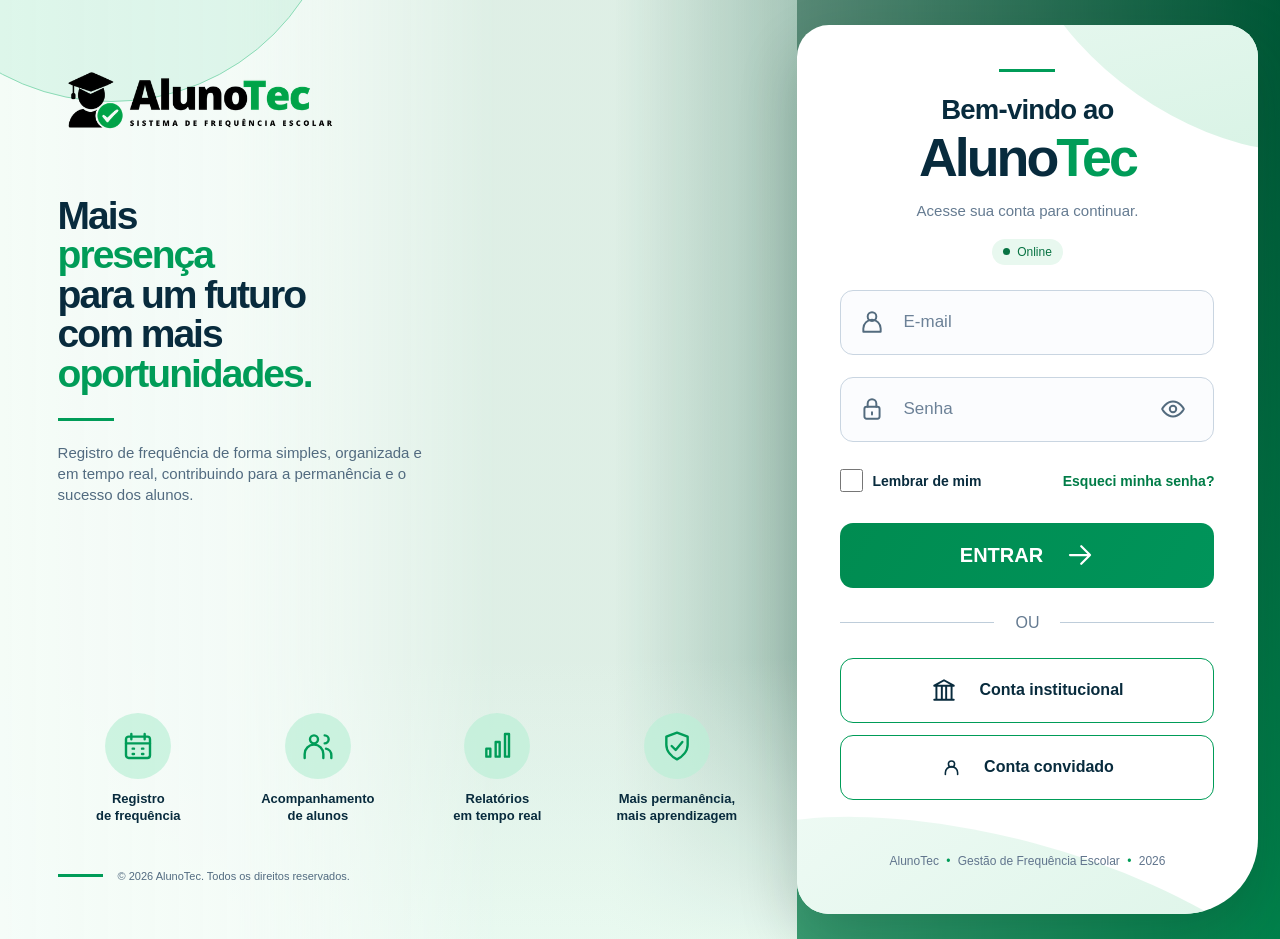
==== AlunoTec/index.html @ 7ef8e9d2 "primeiro envio - AlunoTec completo" ====
<!DOCTYPE html>
<html lang="pt-BR">
<head>
  <meta charset="UTF-8">
  <meta name="viewport" content="width=device-width, initial-scale=1">
  <meta name="theme-color" content="#008c51">

  <title>AlunoTec | Sistema de Frequência Escolar</title>

  <link rel="stylesheet" href="login/login.css">
  <script src="login/login.js" defer></script>
</head>

<body>

  <!-- =====================================================
       BIBLIOTECA DE ÍCONES
  ====================================================== -->

  <svg
    class="svg-library"
    xmlns="http://www.w3.org/2000/svg"
    aria-hidden="true"
  >

    <symbol id="icon-user" viewBox="0 0 24 24">
      <circle cx="12" cy="7" r="4"/>
      <path d="M4 21v-3a8 8 0 0 1 16 0v3Z"/>
    </symbol>

    <symbol id="icon-lock" viewBox="0 0 24 24">
      <rect x="5" y="10" width="14" height="11" rx="2"/>
      <path d="M8 10V7a4 4 0 0 1 8 0v3M12 15v2"/>
    </symbol>

    <symbol id="icon-eye" viewBox="0 0 24 24">
      <path d="M2 12s3.5-7 10-7 10 7 10 7-3.5 7-10 7S2 12 2 12Z"/>
      <circle cx="12" cy="12" r="3"/>
    </symbol>

    <symbol id="icon-eye-off" viewBox="0 0 24 24">
      <path
        d="m3 3 18 18M10.6 5.1A12 12 0 0 1 12 5c6.5 0 10 7 10 7a19 19 0 0 1-3.1 4M6.1 6.1A20 20 0 0 0 2 12s3.5 7 10 7a13 13 0 0 0 5.9-1.4M10 10a3 3 0 0 0 4 4"
      />
    </symbol>

    <symbol id="icon-arrow" viewBox="0 0 24 24">
      <path d="M4 12h16m-7-7 7 7-7 7"/>
    </symbol>

    <symbol id="icon-building" viewBox="0 0 24 24">
      <path d="m3 8 9-5 9 5H3Zm2 0v12m5-12v12m4-12v12m5-12v12M3 21h18"/>
    </symbol>

    <symbol id="icon-calendar" viewBox="0 0 24 24">
      <rect x="3" y="5" width="18" height="16" rx="2"/>
      <path d="M7 3v4m10-4v4M3 10h18m-13 4h1m6 0h1m-8 4h1m6 0h1"/>
    </symbol>

    <symbol id="icon-users" viewBox="0 0 24 24">
      <circle cx="9" cy="7" r="3"/>
      <path d="M2 21v-3a7 7 0 0 1 14 0v3M17 4a3 3 0 0 1 0 6m1 4a5 5 0 0 1 4 5v2"/>
    </symbol>

    <symbol id="icon-chart" viewBox="0 0 24 24">
      <path d="M4 20v-6h3v6Zm7 0V9h3v11Zm7 0V3h3v17Z"/>
    </symbol>

    <symbol id="icon-shield" viewBox="0 0 24 24">
      <path d="m12 2 8 3v6c0 5-4 9-8 11-4-2-8-6-8-11V5Z"/>
      <path d="m8 12 3 3 5-6"/>
    </symbol>

    <symbol id="icon-guest" viewBox="0 0 24 24">
      <circle cx="12" cy="8" r="3.5"/>
      <path d="M5 20v-2a7 7 0 0 1 14 0v2"/>
    </symbol>

    <symbol id="icon-school" viewBox="0 0 24 24">
      <path d="M3 10 12 4l9 6"/>
      <path d="M5 9v11h14V9"/>
      <path d="M9 20v-6h6v6"/>
      <path d="M8 10h2m4 0h2"/>
    </symbol>

    <symbol id="icon-close" viewBox="0 0 24 24">
      <path d="M6 6 18 18M18 6 6 18"/>
    </symbol>

  </svg>


  <!-- =====================================================
       PÁGINA PRINCIPAL
  ====================================================== -->

  <main class="login-page">

    <!-- LADO ESQUERDO -->

    <section
      class="presentation"
      aria-label="Conheça o AlunoTec"
    >

      <div class="presentation-content">

        <img
          class="brand-logo"
          src="assets/images/logo-alunotec.png"
          alt="AlunoTec — Sistema de Frequência Escolar"
        >

        <div class="presentation-text">

          <h1>
            Mais<br>
            <span>presença</span><br>
            para um futuro<br>
            com mais<br>
            <span>oportunidades.</span>
          </h1>

          <div
            class="green-line"
            aria-hidden="true"
          ></div>

          <p>
            Registro de frequência de forma simples, organizada e em
            tempo real, contribuindo para a permanência e o sucesso
            dos alunos.
          </p>

        </div>


        <!-- BENEFÍCIOS -->

        <ul class="benefits">

          <li>

            <span class="benefit-icon">

              <svg class="icon" aria-hidden="true">
                <use href="#icon-calendar"/>
              </svg>

            </span>

            <strong>
              Registro<br>
              de frequência
            </strong>

          </li>


          <li>

            <span class="benefit-icon">

              <svg class="icon" aria-hidden="true">
                <use href="#icon-users"/>
              </svg>

            </span>

            <strong>
              Acompanhamento<br>
              de alunos
            </strong>

          </li>


          <li>

            <span class="benefit-icon">

              <svg class="icon" aria-hidden="true">
                <use href="#icon-chart"/>
              </svg>

            </span>

            <strong>
              Relatórios<br>
              em tempo real
            </strong>

          </li>


          <li>

            <span class="benefit-icon">

              <svg class="icon" aria-hidden="true">
                <use href="#icon-shield"/>
              </svg>

            </span>

            <strong>
              Mais permanência,<br>
              mais aprendizagem
            </strong>

          </li>

        </ul>


        <footer class="presentation-footer">

          <span
            class="footer-line"
            aria-hidden="true"
          ></span>

          <span>
            © 2026 AlunoTec. Todos os direitos reservados.
          </span>

        </footer>

      </div>

    </section>


    <!-- ===================================================
         LADO DIREITO
    ==================================================== -->

    <section
      class="login-section"
      aria-labelledby="login-title"
    >

      <div class="login-card">


        <!-- CABEÇALHO -->

        <header class="login-header">

          <div
            class="title-line"
            aria-hidden="true"
          ></div>

          <h2 id="login-title">
            Bem-vindo ao
          </h2>

          <div
            class="login-brand"
            aria-label="AlunoTec"
          >
            Aluno<span>Tec</span>
          </div>

          <p>
            Acesse sua conta para continuar.
          </p>

        </header>


        <!-- CONEXÃO -->

        <div
          id="connectionStatus"
          class="connection-status"
          role="status"
          aria-live="polite"
        >

          <span
            class="status-dot"
            aria-hidden="true"
          ></span>

          <span id="connectionText">
            Verificando conexão…
          </span>

        </div>


        <!-- LOGIN ADMINISTRADOR -->

        <form id="loginForm">

          <div class="field">

            <label
              class="sr-only"
              for="email"
            >
              E-mail
            </label>

            <div class="input-container">

              <svg
                class="icon input-icon"
                aria-hidden="true"
              >
                <use href="#icon-user"/>
              </svg>

              <input
                id="email"
                name="email"
                type="email"
                placeholder="E-mail"
                autocomplete="username"
                autocapitalize="none"
                spellcheck="false"
                required
              >

            </div>

          </div>


          <div class="field">

            <label
              class="sr-only"
              for="password"
            >
              Senha
            </label>

            <div class="input-container">

              <svg
                class="icon input-icon"
                aria-hidden="true"
              >
                <use href="#icon-lock"/>
              </svg>

              <input
                id="password"
                name="password"
                type="password"
                placeholder="Senha"
                autocomplete="current-password"
                required
              >

              <button
                id="togglePassword"
                class="toggle-password"
                type="button"
                aria-label="Mostrar senha"
                aria-controls="password"
                aria-pressed="false"
              >

                <svg
                  class="icon"
                  aria-hidden="true"
                >
                  <use
                    id="eyeIcon"
                    href="#icon-eye"
                  />
                </svg>

              </button>

            </div>

          </div>


          <div class="login-options">

            <label class="remember">

              <input
                id="remember"
                name="remember"
                type="checkbox"
              >

              <span>
                Lembrar de mim
              </span>

            </label>


            <button
              id="forgotPassword"
              class="forgot"
              type="button"
            >
              Esqueci minha senha?
            </button>

          </div>


          <p
            id="loginMessage"
            class="message"
            role="alert"
            hidden
          ></p>


          <button
            id="loginButton"
            class="primary-button"
            type="submit"
          >

            <span id="loginButtonText">
              ENTRAR
            </span>

            <svg
              class="icon"
              aria-hidden="true"
            >
              <use href="#icon-arrow"/>
            </svg>

          </button>

        </form>


        <!-- DIVISOR -->

        <div class="divider">
          <span>OU</span>
        </div>


        <!-- CONTA INSTITUCIONAL -->

        <button
          id="institutionalLogin"
          class="institutional-button"
          type="button"
        >

          <svg
            class="icon"
            aria-hidden="true"
          >
            <use href="#icon-building"/>
          </svg>

          <span>
            Conta institucional
          </span>

        </button>


        <!-- CONTA CONVIDADO -->

        <button
          id="guestLogin"
          class="institutional-button guest-button"
          type="button"
        >

          <svg
            class="icon"
            aria-hidden="true"
          >
            <use href="#icon-guest"/>
          </svg>

          <span>
            Conta convidado
          </span>

        </button>


        <!-- RODAPÉ -->

        <footer class="login-footer">

          AlunoTec

          <span>•</span>

          Gestão de Frequência Escolar

          <span>•</span>

          2026

        </footer>

      </div>

    </section>

  </main>


  <!-- =====================================================
       MODAL - CONTA INSTITUCIONAL
  ====================================================== -->

  <div
    id="institutionalModal"
    class="access-modal"
    aria-hidden="true"
  >

    <!-- FUNDO ESCURO -->

    <div
      id="institutionalOverlay"
      class="access-modal-overlay"
    ></div>


    <!-- JANELA -->

    <div
      class="access-modal-card"
      role="dialog"
      aria-modal="true"
      aria-labelledby="institutionalModalTitle"
    >

      <!-- FECHAR -->

      <button
        id="closeInstitutionalModal"
        class="access-modal-close"
        type="button"
        aria-label="Fechar"
      >

        <svg
          class="icon"
          aria-hidden="true"
        >
          <use href="#icon-close"/>
        </svg>

      </button>


      <!-- ÍCONE -->

      <div class="access-modal-icon">

        <svg
          class="icon"
          aria-hidden="true"
        >
          <use href="#icon-school"/>
        </svg>

      </div>


      <!-- CABEÇALHO -->

      <div class="access-modal-header">

        <span>
          ACESSO INSTITUCIONAL
        </span>

        <h2 id="institutionalModalTitle">
          Agente Educacional
        </h2>

        <p>
          Entre com os dados da sua instituição.
        </p>

      </div>


      <!-- FORMULÁRIO -->

      <form id="institutionalForm">

        <!-- INEP -->

        <div class="modal-field">

          <label for="institutionalInep">
            INEP
          </label>

          <div class="input-container">

            <svg
              class="icon input-icon"
              aria-hidden="true"
            >
              <use href="#icon-building"/>
            </svg>

            <input
              id="institutionalInep"
              name="inep"
              type="text"
              inputmode="numeric"
              autocomplete="username"
              placeholder="Digite o INEP da instituição"
              maxlength="8"
              required
            >

          </div>

        </div>


        <!-- SENHA -->

        <div class="modal-field">

          <label for="institutionalPassword">
            Senha
          </label>

          <div class="input-container">

            <svg
              class="icon input-icon"
              aria-hidden="true"
            >
              <use href="#icon-lock"/>
            </svg>

            <input
              id="institutionalPassword"
              name="password"
              type="password"
              autocomplete="current-password"
              placeholder="Digite sua senha"
              required
            >


            <button
              id="toggleInstitutionalPassword"
              class="toggle-password"
              type="button"
              aria-label="Mostrar senha"
              aria-controls="institutionalPassword"
              aria-pressed="false"
            >

              <svg
                class="icon"
                aria-hidden="true"
              >
                <use
                  id="institutionalEyeIcon"
                  href="#icon-eye"
                />
              </svg>

            </button>

          </div>

        </div>


        <!-- MENSAGEM -->

        <p
          id="institutionalMessage"
          class="message"
          role="alert"
          hidden
        ></p>


        <!-- ENTRAR -->

        <button
          id="institutionalSubmit"
          class="primary-button institutional-submit"
          type="submit"
        >

          <span id="institutionalSubmitText">
            ENTRAR
          </span>

          <svg
            class="icon"
            aria-hidden="true"
          >
            <use href="#icon-arrow"/>
          </svg>

        </button>

      </form>


      <!-- INFORMAÇÃO -->

      <div class="institutional-info">

        <svg
          class="icon"
          aria-hidden="true"
        >
          <use href="#icon-shield"/>
        </svg>

        <p>
          Acesso destinado ao
          <strong>Agente Educacional</strong>
          cadastrado pelo administrador.
        </p>

      </div>

    </div>

  </div>

</body>
</html>
---- AlunoTec/login/login.css ----
:root {
  --navy: #082b3d;
  --green: #009c58;
  --green-dark: #007c47;
  --gray: #657b91;
  --border: #c9d5e1;
}

* {
  box-sizing: border-box;
}

body {
  margin: 0;
  font-family: Arial, Helvetica, sans-serif;
  color: var(--navy);
  background: #eef9f3;
}

button,
input {
  font: inherit;
}

button {
  cursor: pointer;
}

button:disabled {
  cursor: wait;
  opacity: .65;
}

button,
input,
a {
  -webkit-tap-highlight-color: transparent;
}

button:focus-visible,
input:focus-visible {
  outline: 3px solid #68cfaa;
  outline-offset: 4px;
}

.svg-library {
  position: absolute;
  width: 0;
  height: 0;
  overflow: hidden;
}

.icon {
  width: 26px;
  height: 26px;
  fill: none;
  stroke: currentColor;
  stroke-width: 1.8;
  stroke-linecap: round;
  stroke-linejoin: round;
  flex-shrink: 0;
}

.sr-only {
  position: absolute;
  width: 1px;
  height: 1px;
  padding: 0;
  margin: -1px;
  overflow: hidden;
  clip: rect(0, 0, 0, 0);
  white-space: nowrap;
  border: 0;
}

.login-page {
  min-height: 100vh;
  min-height: 100svh;
  display: grid;
  grid-template-columns: minmax(0, 1.65fr) minmax(390px, 1fr);
  background:
    linear-gradient(90deg, transparent 48%, #004c32 100%),
    url("assets/fundo-escolar.jpg") center / cover no-repeat,
    #dceee4;
}

.presentation {
  position: relative;
  isolation: isolate;
  min-width: 0;
  overflow: hidden;
}

.presentation::before {
  content: "";
  position: absolute;
  inset: 0;
  z-index: -1;
  background:
    linear-gradient(
      90deg,
      rgba(245, 252, 248, .98) 0%,
      rgba(245, 252, 248, .94) 30%,
      rgba(245, 252, 248, .68) 43%,
      rgba(245, 252, 248, .08) 62%
    ),
    linear-gradient(
      0deg,
      rgba(232, 249, 240, .95),
      transparent 30%
    );
}

.presentation::after {
  content: "";
  position: absolute;
  width: 460px;
  height: 460px;
  top: -360px;
  left: -120px;
  border: 1px solid #8adbb6;
  border-radius: 50%;
  background: rgba(129, 221, 179, .2);
  z-index: -1;
}

.presentation-content {
  min-height: 100%;
  display: flex;
  flex-direction: column;
  padding: clamp(30px, 4.5vw, 80px);
  padding-right: 20px;
}

.brand-logo {
  display: block;
  width: clamp(240px, 22vw, 365px);
  max-width: 90%;
  height: auto;
  object-fit: contain;
  object-position: left;
}

.presentation-text {
  margin-top: clamp(38px, 6vh, 75px);
  max-width: 455px;
}

.presentation-text h1 {
  margin: 0;
  font-size: clamp(35px, 3.05vw, 58px);
  font-weight: 800;
  line-height: 1.01;
  letter-spacing: -2px;
}

.presentation-text h1 span {
  color: var(--green);
}

.green-line,
.title-line,
.footer-line {
  height: 3px;
  width: 56px;
  background: var(--green);
}

.green-line {
  margin: 25px 0 21px;
}

.presentation-text p {
  max-width: 380px;
  margin: 0;
  font-size: clamp(15px, 1.08vw, 19px);
  line-height: 1.4;
  color: #526b80;
}

.benefits {
  list-style: none;
  display: grid;
  grid-template-columns: repeat(4, minmax(0, 1fr));
  gap: 18px;
  width: min(100%, 700px);
  padding: 0;
  margin: auto 0 0;
  padding-top: 38px;
}

.benefits li {
  text-align: center;
}

.benefit-icon {
  display: grid;
  place-items: center;
  width: 66px;
  height: 66px;
  margin: 0 auto 12px;
  color: var(--green);
  background: rgba(188, 239, 215, .7);
  border-radius: 50%;
}

.benefit-icon .icon {
  width: 32px;
  height: 32px;
}

.benefits strong {
  display: block;
  font-size: 13px;
  line-height: 1.3;
}

.presentation-footer {
  display: flex;
  align-items: center;
  gap: 15px;
  margin-top: 45px;
  font-size: 11px;
  color: #526b80;
}

.footer-line {
  width: 45px;
  flex-shrink: 0;
}

.login-section {
  position: relative;
  display: flex;
  align-items: center;
  justify-content: center;
  padding: 25px 22px 25px 0;
  min-width: 0;
  background: linear-gradient(
    145deg,
    rgba(0, 68, 43, .45),
    rgba(0, 152, 85, .7)
  );
}

.login-card {
  position: relative;
  isolation: isolate;
  overflow: hidden;
  width: 100%;
  max-width: 635px;
  padding: clamp(32px, 3.4vw, 62px);
  border-radius: 32px 32px 75px 32px;
  background: #fff;
  box-shadow: 0 25px 60px rgba(0, 37, 24, .2);
}

.login-card::before,
.login-card::after {
  content: "";
  position: absolute;
  z-index: -1;
  pointer-events: none;
  width: 410px;
  height: 230px;
  border-radius: 50%;
  background: linear-gradient(130deg, #f1fbf6, #d5f2e3);
}

.login-card::before {
  top: -140px;
  right: -150px;
  transform: rotate(35deg);
}

.login-card::after {
  bottom: -175px;
  left: -120px;
  width: 650px;
  height: 250px;
  transform: rotate(15deg);
}

.login-header {
  text-align: center;
}

.title-line {
  margin: 0 auto 22px;
}

.login-header h2 {
  margin: 0;
  font-size: clamp(25px, 2.15vw, 39px);
  font-weight: 800;
  letter-spacing: -.8px;
}

.login-brand {
  margin-top: 2px;
  font-size: clamp(48px, 4.2vw, 76px);
  line-height: 1.08;
  font-weight: 800;
  letter-spacing: -3px;
}

.login-brand span {
  color: var(--green);
}

.login-header p {
  margin: 16px 0 0;
  color: var(--gray);
  font-size: clamp(15px, 1.15vw, 20px);
}

.connection-status {
  display: flex;
  align-items: center;
  justify-content: center;
  gap: 7px;
  width: fit-content;
  margin: 20px auto 25px;
  padding: 6px 11px;
  border-radius: 30px;
  font-size: 12px;
}

.connection-status.online {
  color: #087343;
  background: #e8f8ef;
}

.connection-status.offline {
  color: #865600;
  background: #fff2d1;
}

.status-dot {
  width: 7px;
  height: 7px;
  border-radius: 50%;
  background: currentColor;
}

.field {
  margin-bottom: 22px;
}

.input-container {
  display: flex;
  align-items: center;
  gap: 18px;
  min-height: 65px;
  padding: 0 18px;
  border: 1.5px solid var(--border);
  border-radius: 13px;
  background: #fbfcfe;
  transition: border-color .2s, box-shadow .2s;
}

.input-container:focus-within {
  border-color: var(--green);
  box-shadow: 0 0 0 4px rgba(0, 156, 88, .1);
}

.input-icon {
  color: #536b7e;
}

.input-container input {
  width: 100%;
  min-width: 0;
  height: 62px;
  padding: 0;
  border: 0;
  outline: none;
  color: var(--navy);
  background: transparent;
  font-size: 17px;
}

.input-container input::placeholder {
  color: #6c8197;
  opacity: 1;
}

.toggle-password {
  display: grid;
  place-items: center;
  width: 44px;
  height: 44px;
  flex-shrink: 0;
  border: 0;
  border-radius: 8px;
  color: #536b7e;
  background: transparent;
}

.toggle-password:hover {
  background: #eaf5ef;
}

.login-options {
  display: flex;
  align-items: center;
  justify-content: space-between;
  gap: 12px;
  margin: 3px 0 25px;
  font-size: 14px;
}

.remember {
  display: flex;
  align-items: center;
  gap: 9px;
  cursor: pointer;
  font-weight: 600;
}

.remember input {
  width: 23px;
  height: 23px;
  margin: 0;
  accent-color: var(--green);
  cursor: pointer;
}

.forgot {
  padding: 9px 0;
  border: 0;
  color: var(--green-dark);
  background: transparent;
  font-weight: 600;
  text-align: right;
}

.primary-button,
.institutional-button {
  display: flex;
  align-items: center;
  justify-content: center;
  gap: 22px;
  width: 100%;
  min-height: 65px;
  padding: 15px;
  border-radius: 13px;
  font-weight: 700;
  transition: background .2s, box-shadow .2s;
}

.primary-button {
  border: 0;
  color: white;
  background: linear-gradient(120deg, #008c51, #00945a);
  font-size: 20px;
}

.primary-button:hover:not(:disabled) {
  background: #007c47;
  box-shadow: 0 8px 20px rgba(0, 124, 71, .2);
}

.primary-button .icon {
  width: 30px;
  height: 30px;
}

.divider {
  display: flex;
  align-items: center;
  gap: 21px;
  margin: 26px 0;
  color: var(--gray);
  font-size: 16px;
}

.divider::before,
.divider::after {
  content: "";
  flex: 1;
  height: 1px;
  background: #becdda;
}

.institutional-button {
  border: 1.5px solid var(--green);
  color: var(--navy);
  background: #fff;
  font-size: 16px;
}

.institutional-button:hover:not(:disabled) {
  background: #eefaf3;
}

.message {
  padding: 12px;
  margin: 0 0 16px;
  border-radius: 8px;
  color: #8f2828;
  background: #fff0f0;
  font-size: 14px;
  line-height: 1.4;
}

.message[hidden] {
  display: none;
}

.login-footer {
  margin-top: 52px;
  color: #61758d;
  text-align: center;
  font-size: 12px;
  line-height: 1.6;
}

.login-footer span {
  margin: 0 4px;
  color: var(--green);
}

@media (min-width: 1600px) {
  .login-card {
    padding-top: 62px;
    padding-bottom: 26px;
  }

  .connection-status {
    margin-bottom: 35px;
  }

  .login-footer {
    margin-top: 62px;
  }
}

@media (max-width: 1100px) {
  .login-page {
    grid-template-columns: minmax(0, 1.1fr) minmax(360px, 1fr);
  }

  .presentation-content {
    padding: 35px 24px;
  }

  .presentation::before {
    background: rgba(240, 250, 245, .85);
  }

  .presentation-text h1 {
    font-size: clamp(32px, 4vw, 44px);
  }

  .benefits {
    grid-template-columns: repeat(2, minmax(0, 1fr));
    gap: 22px;
  }

  .login-card {
    padding: 35px 25px;
  }

  .login-options {
    font-size: 12px;
  }
}

@media (max-width: 760px) {
  .login-page {
    grid-template-columns: 1fr;
    background-position: center top;
  }

  .presentation-content {
    padding: 30px 24px 25px;
  }

  .brand-logo {
    width: 240px;
    margin: 0 auto;
  }

  .presentation-text {
    margin: 25px auto 0;
    text-align: center;
    max-width: 460px;
  }

  .presentation-text h1 {
    font-size: 35px;
    line-height: 1.08;
  }

  .presentation-text h1 br {
    display: none;
  }

  .presentation-text h1 span {
    display: inline;
  }

  .presentation-text h1 span::before,
  .presentation-text h1 span::after {
    content: " ";
  }

  .green-line {
    margin: 18px auto;
  }

  .presentation-text p {
    margin: 0 auto;
    font-size: 15px;
  }

  .benefits,
  .presentation-footer {
    display: none;
  }

  .login-section {
    padding: 24px 16px 35px;
  }

  .login-card {
    max-width: 500px;
    padding: 32px 25px;
    border-radius: 25px 25px 55px 25px;
  }

  .login-brand {
    font-size: 60px;
  }

  .login-footer {
    margin-top: 35px;
  }
}

@media (max-width: 380px) {
  .login-card {
    padding: 28px 18px;
  }

  .login-brand {
    font-size: 50px;
  }

  .login-options {
    flex-wrap: wrap;
    gap: 5px;
  }

  .institutional-button {
    gap: 12px;
    font-size: 14px;
  }

  .input-container {
    gap: 12px;
    padding: 0 12px;
  }
}

@media (prefers-reduced-motion: reduce) {
  * {
    transition: none !important;
  }
}
/* =========================================================
   CONTA CONVIDADO
========================================================= */

.guest-button {
  margin-top: 12px;
}

.guest-button .icon {
  width: 21px;
  height: 21px;
}

.institutional-button:disabled,
.guest-button:disabled {
  opacity: 0.6;
  cursor: not-allowed;
  transform: none;
}
/* =========================================================
   BOTÃO CONVIDADO
========================================================= */

.guest-button {
  margin-top: 12px;
}


/* =========================================================
   MODAL INSTITUCIONAL — ALUNOTEC
========================================================= */

body.modal-open {
  overflow: hidden;
}


/* =========================================================
   ESTRUTURA DO MODAL
========================================================= */

.access-modal {
  position: fixed;
  z-index: 9999;
  inset: 0;

  display: flex;
  align-items: center;
  justify-content: center;

  padding: 24px;

  visibility: hidden;
  opacity: 0;

  transition:
    opacity .25s ease,
    visibility .25s ease;
}

.access-modal.active {
  visibility: visible;
  opacity: 1;
}


/* =========================================================
   FUNDO ESCURECIDO
========================================================= */

.access-modal-overlay {
  position: absolute;
  inset: 0;

  background:
    linear-gradient(
      135deg,
      rgba(3, 30, 38, .66),
      rgba(4, 67, 52, .58)
    );

  backdrop-filter: blur(9px);
  -webkit-backdrop-filter: blur(9px);
}


/* =========================================================
   CARD
========================================================= */

.access-modal-card {
  position: relative;
  z-index: 2;

  width: min(100%, 455px);

  padding: 38px 40px 32px;

  overflow: hidden;

  border:
    1px solid rgba(255, 255, 255, .88);

  border-radius: 28px;

  background:
    linear-gradient(
      145deg,
      #ffffff 0%,
      #ffffff 72%,
      #f4fbf7 100%
    );

  box-shadow:
    0 35px 80px rgba(0, 30, 24, .26),
    0 10px 30px rgba(0, 70, 45, .10);

  transform:
    translateY(22px)
    scale(.965);

  transition:
    transform .28s cubic-bezier(.2, .8, .2, 1);
}


/* DETALHE DECORATIVO */

.access-modal-card::before {
  content: "";

  position: absolute;

  width: 230px;
  height: 230px;

  top: -145px;
  right: -120px;

  border-radius: 50%;

  border:
    1px solid rgba(0, 166, 92, .13);

  background:
    rgba(216, 245, 229, .35);

  pointer-events: none;
}

.access-modal-card::after {
  content: "";

  position: absolute;

  width: 170px;
  height: 170px;

  bottom: -115px;
  left: -90px;

  border-radius: 50%;

  background:
    rgba(0, 166, 92, .045);

  pointer-events: none;
}

.access-modal.active .access-modal-card {
  transform:
    translateY(0)
    scale(1);
}


/* =========================================================
   BOTÃO FECHAR
========================================================= */

.access-modal-close {
  position: absolute;
  z-index: 5;

  top: 18px;
  right: 18px;

  width: 38px;
  height: 38px;

  display: grid;
  place-items: center;

  padding: 0;

  border: none;
  border-radius: 50%;

  color: #6d8490;

  background: #f1f6f3;

  cursor: pointer;

  transition:
    color .2s ease,
    background .2s ease,
    transform .2s ease;
}

.access-modal-close:hover {
  color: #008c51;

  background: #e4f6ec;

  transform: rotate(5deg);
}

.access-modal-close:active {
  transform: scale(.93);
}

.access-modal-close .icon {
  width: 18px;
  height: 18px;
}


/* =========================================================
   ÍCONE INSTITUCIONAL
========================================================= */

.access-modal-icon {
  position: relative;
  z-index: 2;

  width: 62px;
  height: 62px;

  display: grid;
  place-items: center;

  margin-bottom: 22px;

  border:
    1px solid rgba(0, 166, 92, .08);

  border-radius: 19px;

  color: #009d5a;

  background:
    linear-gradient(
      145deg,
      #e9f9f0,
      #d9f3e5
    );

  box-shadow:
    0 8px 20px rgba(0, 156, 86, .08);
}

.access-modal-icon .icon {
  width: 29px;
  height: 29px;

  stroke-width: 1.8;
}


/* =========================================================
   CABEÇALHO
========================================================= */

.access-modal-header {
  position: relative;
  z-index: 2;

  margin-bottom: 28px;
}

.access-modal-header > span {
  display: inline-flex;
  align-items: center;

  margin-bottom: 10px;

  color: #009d5a;

  font-size: 10px;
  font-weight: 800;

  letter-spacing: 1.5px;
}

.access-modal-header > span::before {
  content: "";

  width: 23px;
  height: 2px;

  margin-right: 8px;

  border-radius: 10px;

  background: #00a65c;
}

.access-modal-header h2 {
  margin: 0;

  color: #062c43;

  font-size: 28px;
  line-height: 1.12;

  font-weight: 800;

  letter-spacing: -.5px;
}

.access-modal-header p {
  margin-top: 9px;

  color: #718793;

  font-size: 13px;
  line-height: 1.55;
}


/* =========================================================
   FORMULÁRIO
========================================================= */

#institutionalForm {
  position: relative;
  z-index: 2;
}

.modal-field {
  margin-bottom: 17px;
}

.modal-field label {
  display: block;

  margin: 0 0 8px 2px;

  color: #163a4d;

  font-size: 11px;
  font-weight: 700;
}


/* =========================================================
   CAMPOS INEP / SENHA
========================================================= */

.access-modal .input-container {
  position: relative;

  min-height: 58px;

  display: flex;
  align-items: center;

  border:
    1px solid #cfdae0;

  border-radius: 13px;

  background:
    rgba(250, 252, 253, .96);

  box-shadow:
    0 2px 5px rgba(5, 43, 55, .02);

  transition:
    border-color .2s ease,
    box-shadow .2s ease,
    background .2s ease,
    transform .2s ease;
}

.access-modal .input-container:hover {
  border-color: #aebfc7;

  background: #ffffff;
}

.access-modal .input-container:focus-within {
  border-color: #00a65c;

  background: #ffffff;

  box-shadow:
    0 0 0 4px rgba(0, 166, 92, .09),
    0 7px 18px rgba(0, 107, 62, .06);
}

.access-modal .input-icon {
  position: absolute;

  left: 17px;

  width: 21px;
  height: 21px;

  color: #668193;

  pointer-events: none;

  transition: color .2s ease;
}

.access-modal .input-container:focus-within
.input-icon {
  color: #009d5a;
}

.access-modal .input-container input {
  width: 100%;
  height: 58px;

  padding:
    0 52px
    0 52px;

  border: none;
  outline: none;

  color: #17394b;

  background: transparent;

  font-family: inherit;
  font-size: 14px;
  font-weight: 500;
}

.access-modal .input-container input::placeholder {
  color: #8295a1;

  font-weight: 400;
}


/* =========================================================
   OLHO DA SENHA
========================================================= */

.access-modal .toggle-password {
  position: absolute;

  right: 10px;

  width: 40px;
  height: 40px;

  display: grid;
  place-items: center;

  padding: 0;

  border: none;
  border-radius: 9px;

  color: #647f90;

  background: transparent;

  cursor: pointer;

  transition:
    color .2s ease,
    background .2s ease;
}

.access-modal .toggle-password:hover {
  color: #009d5a;

  background: #edf8f2;
}

.access-modal .toggle-password .icon {
  width: 20px;
  height: 20px;
}


/* =========================================================
   BOTÃO ENTRAR
========================================================= */

.institutional-submit {
  min-height: 58px;

  margin-top: 7px;

  border-radius: 13px;

  box-shadow:
    0 10px 25px rgba(0, 158, 87, .18);

  transition:
    transform .2s ease,
    box-shadow .2s ease,
    filter .2s ease;
}

.institutional-submit:hover {
  transform: translateY(-2px);

  box-shadow:
    0 15px 30px rgba(0, 158, 87, .23);

  filter: brightness(1.02);
}

.institutional-submit:active {
  transform: translateY(0);
}

.institutional-submit .icon {
  transition: transform .2s ease;
}

.institutional-submit:hover .icon {
  transform: translateX(4px);
}


/* =========================================================
   AVISO INFERIOR
========================================================= */

.institutional-info {
  position: relative;
  z-index: 2;

  display: flex;
  align-items: center;

  gap: 11px;

  margin-top: 21px;

  padding: 13px 14px;

  border:
    1px solid rgba(0, 166, 92, .06);

  border-radius: 12px;

  color: #667e89;

  background:
    linear-gradient(
      90deg,
      #f0f9f5,
      #f5fbf8
    );

  font-size: 10px;
  line-height: 1.5;
}

.institutional-info .icon {
  width: 18px;
  height: 18px;

  flex: 0 0 18px;

  color: #00a65c;
}

.institutional-info p {
  margin: 0;
}

.institutional-info strong {
  color: #087446;

  font-weight: 700;
}


/* =========================================================
   ERRO
========================================================= */

.access-modal .message {
  margin:
    -3px 0
    13px;

  padding:
    10px 12px;

  border-radius: 9px;

  color: #b3261e;

  background: #fff1f0;

  font-size: 11px;
  line-height: 1.4;
}


/* =========================================================
   RESPONSIVIDADE
========================================================= */

@media (max-width: 520px) {

  .access-modal {
    padding: 14px;
  }

  .access-modal-card {
    width: 100%;

    padding:
      32px 20px
      25px;

    border-radius: 23px;
  }

  .access-modal-close {
    top: 14px;
    right: 14px;

    width: 36px;
    height: 36px;
  }

  .access-modal-icon {
    width: 56px;
    height: 56px;

    margin-bottom: 19px;

    border-radius: 16px;
  }

  .access-modal-icon .icon {
    width: 27px;
    height: 27px;
  }

  .access-modal-header {
    margin-bottom: 23px;
  }

  .access-modal-header h2 {
    font-size: 24px;
  }

  .access-modal-header p {
    font-size: 12px;
  }

  .access-modal .input-container,
  .access-modal .input-container input,
  .institutional-submit {
    min-height: 55px;
    height: 55px;
  }

}


/* TELAS MUITO PEQUENAS */

@media (max-width: 360px) {

  .access-modal {
    padding: 9px;
  }

  .access-modal-card {
    padding:
      29px 17px
      21px;

    border-radius: 20px;
  }

  .access-modal-header h2 {
    font-size: 22px;
  }

}
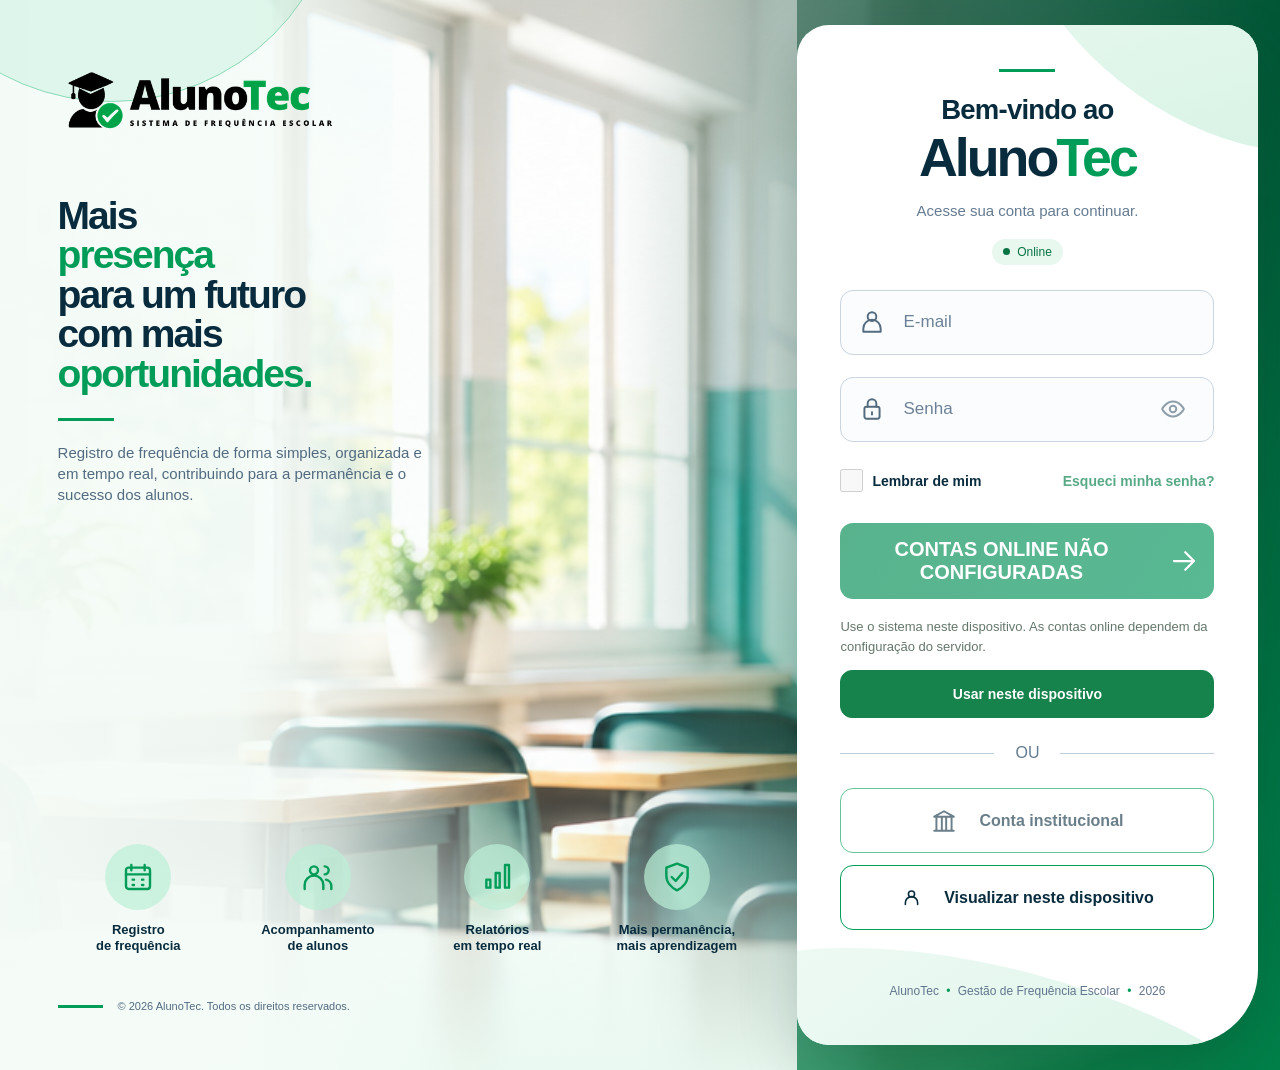
==== commit 8049bf8d: "Atualiza funcionalidades e visual do AlunoTec" ====
--- a/AlunoTec/index.html
+++ b/AlunoTec/index.html
@@ -1,744 +1,572 @@
-<!DOCTYPE html>
-<html lang="pt-BR">
-<head>
-  <meta charset="UTF-8">
-  <meta name="viewport" content="width=device-width, initial-scale=1">
-  <meta name="theme-color" content="#008c51">
-
-  <title>AlunoTec | Sistema de Frequência Escolar</title>
-
-  <link rel="stylesheet" href="login/login.css">
-  <script src="login/login.js" defer></script>
-</head>
-
-<body>
-
-  <!-- =====================================================
-       BIBLIOTECA DE ÍCONES
-  ====================================================== -->
-
-  <svg
-    class="svg-library"
-    xmlns="http://www.w3.org/2000/svg"
-    aria-hidden="true"
-  >
-
-    <symbol id="icon-user" viewBox="0 0 24 24">
-      <circle cx="12" cy="7" r="4"/>
-      <path d="M4 21v-3a8 8 0 0 1 16 0v3Z"/>
-    </symbol>
-
-    <symbol id="icon-lock" viewBox="0 0 24 24">
-      <rect x="5" y="10" width="14" height="11" rx="2"/>
-      <path d="M8 10V7a4 4 0 0 1 8 0v3M12 15v2"/>
-    </symbol>
-
-    <symbol id="icon-eye" viewBox="0 0 24 24">
-      <path d="M2 12s3.5-7 10-7 10 7 10 7-3.5 7-10 7S2 12 2 12Z"/>
-      <circle cx="12" cy="12" r="3"/>
-    </symbol>
-
-    <symbol id="icon-eye-off" viewBox="0 0 24 24">
-      <path
-        d="m3 3 18 18M10.6 5.1A12 12 0 0 1 12 5c6.5 0 10 7 10 7a19 19 0 0 1-3.1 4M6.1 6.1A20 20 0 0 0 2 12s3.5 7 10 7a13 13 0 0 0 5.9-1.4M10 10a3 3 0 0 0 4 4"
-      />
-    </symbol>
-
-    <symbol id="icon-arrow" viewBox="0 0 24 24">
-      <path d="M4 12h16m-7-7 7 7-7 7"/>
-    </symbol>
-
-    <symbol id="icon-building" viewBox="0 0 24 24">
-      <path d="m3 8 9-5 9 5H3Zm2 0v12m5-12v12m4-12v12m5-12v12M3 21h18"/>
-    </symbol>
-
-    <symbol id="icon-calendar" viewBox="0 0 24 24">
-      <rect x="3" y="5" width="18" height="16" rx="2"/>
-      <path d="M7 3v4m10-4v4M3 10h18m-13 4h1m6 0h1m-8 4h1m6 0h1"/>
-    </symbol>
-
-    <symbol id="icon-users" viewBox="0 0 24 24">
-      <circle cx="9" cy="7" r="3"/>
-      <path d="M2 21v-3a7 7 0 0 1 14 0v3M17 4a3 3 0 0 1 0 6m1 4a5 5 0 0 1 4 5v2"/>
-    </symbol>
-
-    <symbol id="icon-chart" viewBox="0 0 24 24">
-      <path d="M4 20v-6h3v6Zm7 0V9h3v11Zm7 0V3h3v17Z"/>
-    </symbol>
-
-    <symbol id="icon-shield" viewBox="0 0 24 24">
-      <path d="m12 2 8 3v6c0 5-4 9-8 11-4-2-8-6-8-11V5Z"/>
-      <path d="m8 12 3 3 5-6"/>
-    </symbol>
-
-    <symbol id="icon-guest" viewBox="0 0 24 24">
-      <circle cx="12" cy="8" r="3.5"/>
-      <path d="M5 20v-2a7 7 0 0 1 14 0v2"/>
-    </symbol>
-
-    <symbol id="icon-school" viewBox="0 0 24 24">
-      <path d="M3 10 12 4l9 6"/>
-      <path d="M5 9v11h14V9"/>
-      <path d="M9 20v-6h6v6"/>
-      <path d="M8 10h2m4 0h2"/>
-    </symbol>
-
-    <symbol id="icon-close" viewBox="0 0 24 24">
-      <path d="M6 6 18 18M18 6 6 18"/>
-    </symbol>
-
-  </svg>
-
-
-  <!-- =====================================================
-       PÁGINA PRINCIPAL
-  ====================================================== -->
-
-  <main class="login-page">
-
-    <!-- LADO ESQUERDO -->
-
-    <section
-      class="presentation"
-      aria-label="Conheça o AlunoTec"
-    >
-
-      <div class="presentation-content">
-
-        <img
-          class="brand-logo"
-          src="assets/images/logo-alunotec.png"
-          alt="AlunoTec — Sistema de Frequência Escolar"
-        >
-
-        <div class="presentation-text">
-
-          <h1>
-            Mais<br>
-            <span>presença</span><br>
-            para um futuro<br>
-            com mais<br>
-            <span>oportunidades.</span>
-          </h1>
-
-          <div
-            class="green-line"
-            aria-hidden="true"
-          ></div>
-
-          <p>
-            Registro de frequência de forma simples, organizada e em
-            tempo real, contribuindo para a permanência e o sucesso
-            dos alunos.
-          </p>
-
-        </div>
-
-
-        <!-- BENEFÍCIOS -->
-
-        <ul class="benefits">
-
-          <li>
-
-            <span class="benefit-icon">
-
-              <svg class="icon" aria-hidden="true">
-                <use href="#icon-calendar"/>
-              </svg>
-
-            </span>
-
-            <strong>
-              Registro<br>
-              de frequência
-            </strong>
-
-          </li>
-
-
-          <li>
-
-            <span class="benefit-icon">
-
-              <svg class="icon" aria-hidden="true">
-                <use href="#icon-users"/>
-              </svg>
-
-            </span>
-
-            <strong>
-              Acompanhamento<br>
-              de alunos
-            </strong>
-
-          </li>
-
-
-          <li>
-
-            <span class="benefit-icon">
-
-              <svg class="icon" aria-hidden="true">
-                <use href="#icon-chart"/>
-              </svg>
-
-            </span>
-
-            <strong>
-              Relatórios<br>
-              em tempo real
-            </strong>
-
-          </li>
-
-
-          <li>
-
-            <span class="benefit-icon">
-
-              <svg class="icon" aria-hidden="true">
-                <use href="#icon-shield"/>
-              </svg>
-
-            </span>
-
-            <strong>
-              Mais permanência,<br>
-              mais aprendizagem
-            </strong>
-
-          </li>
-
-        </ul>
-
-
-        <footer class="presentation-footer">
-
-          <span
-            class="footer-line"
-            aria-hidden="true"
-          ></span>
-
-          <span>
-            © 2026 AlunoTec. Todos os direitos reservados.
-          </span>
-
-        </footer>
-
-      </div>
-
-    </section>
-
-
-    <!-- ===================================================
-         LADO DIREITO
-    ==================================================== -->
-
-    <section
-      class="login-section"
-      aria-labelledby="login-title"
-    >
-
-      <div class="login-card">
-
-
-        <!-- CABEÇALHO -->
-
-        <header class="login-header">
-
-          <div
-            class="title-line"
-            aria-hidden="true"
-          ></div>
-
-          <h2 id="login-title">
-            Bem-vindo ao
-          </h2>
-
-          <div
-            class="login-brand"
-            aria-label="AlunoTec"
-          >
-            Aluno<span>Tec</span>
-          </div>
-
-          <p>
-            Acesse sua conta para continuar.
-          </p>
-
-        </header>
-
-
-        <!-- CONEXÃO -->
-
-        <div
-          id="connectionStatus"
-          class="connection-status"
-          role="status"
-          aria-live="polite"
-        >
-
-          <span
-            class="status-dot"
-            aria-hidden="true"
-          ></span>
-
-          <span id="connectionText">
-            Verificando conexão…
-          </span>
-
-        </div>
-
-
-        <!-- LOGIN ADMINISTRADOR -->
-
-        <form id="loginForm">
-
-          <div class="field">
-
-            <label
-              class="sr-only"
-              for="email"
-            >
-              E-mail
-            </label>
-
-            <div class="input-container">
-
-              <svg
-                class="icon input-icon"
-                aria-hidden="true"
-              >
-                <use href="#icon-user"/>
-              </svg>
-
-              <input
-                id="email"
-                name="email"
-                type="email"
-                placeholder="E-mail"
-                autocomplete="username"
-                autocapitalize="none"
-                spellcheck="false"
-                required
-              >
-
-            </div>
-
-          </div>
-
-
-          <div class="field">
-
-            <label
-              class="sr-only"
-              for="password"
-            >
-              Senha
-            </label>
-
-            <div class="input-container">
-
-              <svg
-                class="icon input-icon"
-                aria-hidden="true"
-              >
-                <use href="#icon-lock"/>
-              </svg>
-
-              <input
-                id="password"
-                name="password"
-                type="password"
-                placeholder="Senha"
-                autocomplete="current-password"
-                required
-              >
-
-              <button
-                id="togglePassword"
-                class="toggle-password"
-                type="button"
-                aria-label="Mostrar senha"
-                aria-controls="password"
-                aria-pressed="false"
-              >
-
-                <svg
-                  class="icon"
-                  aria-hidden="true"
-                >
-                  <use
-                    id="eyeIcon"
-                    href="#icon-eye"
-                  />
-                </svg>
-
-              </button>
-
-            </div>
-
-          </div>
-
-
-          <div class="login-options">
-
-            <label class="remember">
-
-              <input
-                id="remember"
-                name="remember"
-                type="checkbox"
-              >
-
-              <span>
-                Lembrar de mim
-              </span>
-
-            </label>
-
-
-            <button
-              id="forgotPassword"
-              class="forgot"
-              type="button"
-            >
-              Esqueci minha senha?
-            </button>
-
-          </div>
-
-
-          <p
-            id="loginMessage"
-            class="message"
-            role="alert"
-            hidden
-          ></p>
-
-
-          <button
-            id="loginButton"
-            class="primary-button"
-            type="submit"
-          >
-
-            <span id="loginButtonText">
-              ENTRAR
-            </span>
-
-            <svg
-              class="icon"
-              aria-hidden="true"
-            >
-              <use href="#icon-arrow"/>
-            </svg>
-
-          </button>
-
-        </form>
-
-
-        <!-- DIVISOR -->
-
-        <div class="divider">
-          <span>OU</span>
-        </div>
-
-
-        <!-- CONTA INSTITUCIONAL -->
-
-        <button
-          id="institutionalLogin"
-          class="institutional-button"
-          type="button"
-        >
-
-          <svg
-            class="icon"
-            aria-hidden="true"
-          >
-            <use href="#icon-building"/>
-          </svg>
-
-          <span>
-            Conta institucional
-          </span>
-
-        </button>
-
-
-        <!-- CONTA CONVIDADO -->
-
-        <button
-          id="guestLogin"
-          class="institutional-button guest-button"
-          type="button"
-        >
-
-          <svg
-            class="icon"
-            aria-hidden="true"
-          >
-            <use href="#icon-guest"/>
-          </svg>
-
-          <span>
-            Conta convidado
-          </span>
-
-        </button>
-
-
-        <!-- RODAPÉ -->
-
-        <footer class="login-footer">
-
-          AlunoTec
-
-          <span>•</span>
-
-          Gestão de Frequência Escolar
-
-          <span>•</span>
-
-          2026
-
-        </footer>
-
-      </div>
-
-    </section>
-
-  </main>
-
-
-  <!-- =====================================================
-       MODAL - CONTA INSTITUCIONAL
-  ====================================================== -->
-
-  <div
-    id="institutionalModal"
-    class="access-modal"
-    aria-hidden="true"
-  >
-
-    <!-- FUNDO ESCURO -->
-
-    <div
-      id="institutionalOverlay"
-      class="access-modal-overlay"
-    ></div>
-
-
-    <!-- JANELA -->
-
-    <div
-      class="access-modal-card"
-      role="dialog"
-      aria-modal="true"
-      aria-labelledby="institutionalModalTitle"
-    >
-
-      <!-- FECHAR -->
-
-      <button
-        id="closeInstitutionalModal"
-        class="access-modal-close"
-        type="button"
-        aria-label="Fechar"
-      >
-
-        <svg
-          class="icon"
-          aria-hidden="true"
-        >
-          <use href="#icon-close"/>
-        </svg>
-
-      </button>
-
-
-      <!-- ÍCONE -->
-
-      <div class="access-modal-icon">
-
-        <svg
-          class="icon"
-          aria-hidden="true"
-        >
-          <use href="#icon-school"/>
-        </svg>
-
-      </div>
-
-
-      <!-- CABEÇALHO -->
-
-      <div class="access-modal-header">
-
-        <span>
-          ACESSO INSTITUCIONAL
-        </span>
-
-        <h2 id="institutionalModalTitle">
-          Agente Educacional
-        </h2>
-
-        <p>
-          Entre com os dados da sua instituição.
-        </p>
-
-      </div>
-
-
-      <!-- FORMULÁRIO -->
-
-      <form id="institutionalForm">
-
-        <!-- INEP -->
-
-        <div class="modal-field">
-
-          <label for="institutionalInep">
-            INEP
-          </label>
-
-          <div class="input-container">
-
-            <svg
-              class="icon input-icon"
-              aria-hidden="true"
-            >
-              <use href="#icon-building"/>
-            </svg>
-
-            <input
-              id="institutionalInep"
-              name="inep"
-              type="text"
-              inputmode="numeric"
-              autocomplete="username"
-              placeholder="Digite o INEP da instituição"
-              maxlength="8"
-              required
-            >
-
-          </div>
-
-        </div>
-
-
-        <!-- SENHA -->
-
-        <div class="modal-field">
-
-          <label for="institutionalPassword">
-            Senha
-          </label>
-
-          <div class="input-container">
-
-            <svg
-              class="icon input-icon"
-              aria-hidden="true"
-            >
-              <use href="#icon-lock"/>
-            </svg>
-
-            <input
-              id="institutionalPassword"
-              name="password"
-              type="password"
-              autocomplete="current-password"
-              placeholder="Digite sua senha"
-              required
-            >
-
-
-            <button
-              id="toggleInstitutionalPassword"
-              class="toggle-password"
-              type="button"
-              aria-label="Mostrar senha"
-              aria-controls="institutionalPassword"
-              aria-pressed="false"
-            >
-
-              <svg
-                class="icon"
-                aria-hidden="true"
-              >
-                <use
-                  id="institutionalEyeIcon"
-                  href="#icon-eye"
-                />
-              </svg>
-
-            </button>
-
-          </div>
-
-        </div>
-
-
-        <!-- MENSAGEM -->
-
-        <p
-          id="institutionalMessage"
-          class="message"
-          role="alert"
-          hidden
-        ></p>
-
-
-        <!-- ENTRAR -->
-
-        <button
-          id="institutionalSubmit"
-          class="primary-button institutional-submit"
-          type="submit"
-        >
-
-          <span id="institutionalSubmitText">
-            ENTRAR
-          </span>
-
-          <svg
-            class="icon"
-            aria-hidden="true"
-          >
-            <use href="#icon-arrow"/>
-          </svg>
-
-        </button>
-
-      </form>
-
-
-      <!-- INFORMAÇÃO -->
-
-      <div class="institutional-info">
-
-        <svg
-          class="icon"
-          aria-hidden="true"
-        >
-          <use href="#icon-shield"/>
-        </svg>
-
-        <p>
-          Acesso destinado ao
-          <strong>Agente Educacional</strong>
-          cadastrado pelo administrador.
-        </p>
-
-      </div>
-
-    </div>
-
-  </div>
-
-</body>
-</html>+<!doctype html>
+<!-- =====================================================
+     ALUNOTEC | MAPA DE EDIÇÃO — ENTRADA E LOGIN
+     Estrutura: biblioteca SVG, apresentação, formulário de acesso,
+     opções de conta e janela de acesso institucional.
+     Integração: os IDs dos campos e botões são usados por login/login.js;
+     a aparência desta página fica em login/login.css.
+     Para editar o login, mantenha os IDs ligados ao JavaScript.
+===================================================== -->
+
+<html lang="pt-BR">
+  <head>
+    <meta charset="UTF-8" />
+    <meta name="viewport" content="width=device-width, initial-scale=1" />
+    <meta name="theme-color" content="#008c51" />
+
+    <title>AlunoTec | Sistema de Frequência Escolar</title>
+
+    <link rel="stylesheet" href="login/login.css" />
+    <script src="shared/access.js" defer></script>
+    <script src="login/login.js" defer></script>
+      <link rel="stylesheet" href="shared/app-extra.css">
+  </head>
+
+  <body>
+    <!-- =====================================================
+         BIBLIOTECA DE ÍCONES
+         Símbolos SVG reutilizados nos botões, formulários e mensagens da tela.
+    ===================================================== -->
+
+    <svg
+      class="svg-library"
+      xmlns="http://www.w3.org/2000/svg"
+      aria-hidden="true"
+    >
+      <symbol id="icon-user" viewBox="0 0 24 24">
+        <circle cx="12" cy="7" r="4" />
+        <path d="M4 21v-3a8 8 0 0 1 16 0v3Z" />
+      </symbol>
+
+      <symbol id="icon-lock" viewBox="0 0 24 24">
+        <rect x="5" y="10" width="14" height="11" rx="2" />
+        <path d="M8 10V7a4 4 0 0 1 8 0v3M12 15v2" />
+      </symbol>
+
+      <symbol id="icon-eye" viewBox="0 0 24 24">
+        <path d="M2 12s3.5-7 10-7 10 7 10 7-3.5 7-10 7S2 12 2 12Z" />
+        <circle cx="12" cy="12" r="3" />
+      </symbol>
+
+      <symbol id="icon-eye-off" viewBox="0 0 24 24">
+        <path
+          d="m3 3 18 18M10.6 5.1A12 12 0 0 1 12 5c6.5 0 10 7 10 7a19 19 0 0 1-3.1 4M6.1 6.1A20 20 0 0 0 2 12s3.5 7 10 7a13 13 0 0 0 5.9-1.4M10 10a3 3 0 0 0 4 4"
+        />
+      </symbol>
+
+      <symbol id="icon-arrow" viewBox="0 0 24 24">
+        <path d="M4 12h16m-7-7 7 7-7 7" />
+      </symbol>
+
+      <symbol id="icon-building" viewBox="0 0 24 24">
+        <path d="m3 8 9-5 9 5H3Zm2 0v12m5-12v12m4-12v12m5-12v12M3 21h18" />
+      </symbol>
+
+      <symbol id="icon-calendar" viewBox="0 0 24 24">
+        <rect x="3" y="5" width="18" height="16" rx="2" />
+        <path d="M7 3v4m10-4v4M3 10h18m-13 4h1m6 0h1m-8 4h1m6 0h1" />
+      </symbol>
+
+      <symbol id="icon-users" viewBox="0 0 24 24">
+        <circle cx="9" cy="7" r="3" />
+        <path
+          d="M2 21v-3a7 7 0 0 1 14 0v3M17 4a3 3 0 0 1 0 6m1 4a5 5 0 0 1 4 5v2"
+        />
+      </symbol>
+
+      <symbol id="icon-chart" viewBox="0 0 24 24">
+        <path d="M4 20v-6h3v6Zm7 0V9h3v11Zm7 0V3h3v17Z" />
+      </symbol>
+
+      <symbol id="icon-shield" viewBox="0 0 24 24">
+        <path d="m12 2 8 3v6c0 5-4 9-8 11-4-2-8-6-8-11V5Z" />
+        <path d="m8 12 3 3 5-6" />
+      </symbol>
+
+      <symbol id="icon-guest" viewBox="0 0 24 24">
+        <circle cx="12" cy="8" r="3.5" />
+        <path d="M5 20v-2a7 7 0 0 1 14 0v2" />
+      </symbol>
+
+      <symbol id="icon-school" viewBox="0 0 24 24">
+        <path d="M3 10 12 4l9 6" />
+        <path d="M5 9v11h14V9" />
+        <path d="M9 20v-6h6v6" />
+        <path d="M8 10h2m4 0h2" />
+      </symbol>
+
+      <symbol id="icon-close" viewBox="0 0 24 24">
+        <path d="M6 6 18 18M18 6 6 18" />
+      </symbol>
+    </svg>
+
+    <!-- =====================================================
+         PÁGINA PRINCIPAL
+         Divide a apresentação do produto e a área de autenticação.
+    ===================================================== -->
+
+    <main class="login-page">
+      <!-- =====================================================
+           APRESENTAÇÃO DO SISTEMA
+           Coluna com a marca, a descrição do AlunoTec e seus benefícios.
+      ===================================================== -->
+
+      <section class="presentation" aria-label="Conheça o AlunoTec">
+        <div class="presentation-content">
+          <img
+            class="brand-logo"
+            src="assets/images/logo-alunotec.png"
+            alt="AlunoTec — Sistema de Frequência Escolar"
+          />
+
+          <div class="presentation-text">
+            <h1>
+              Mais<br />
+              <span>presença</span><br />
+              para um futuro<br />
+              com mais<br />
+              <span>oportunidades.</span>
+            </h1>
+
+            <div class="green-line" aria-hidden="true"></div>
+
+            <p>
+              Registro de frequência de forma simples, organizada e em tempo
+              real, contribuindo para a permanência e o sucesso dos alunos.
+            </p>
+          </div>
+
+          <!-- =====================================================
+               BENEFÍCIOS
+               Lista os recursos oferecidos pelo sistema nesta página.
+          ===================================================== -->
+
+          <ul class="benefits">
+            <li>
+              <span class="benefit-icon">
+                <svg class="icon" aria-hidden="true">
+                  <use href="#icon-calendar" />
+                </svg>
+              </span>
+
+              <strong>
+                Registro<br />
+                de frequência
+              </strong>
+            </li>
+
+            <li>
+              <span class="benefit-icon">
+                <svg class="icon" aria-hidden="true">
+                  <use href="#icon-users" />
+                </svg>
+              </span>
+
+              <strong>
+                Acompanhamento<br />
+                de alunos
+              </strong>
+            </li>
+
+            <li>
+              <span class="benefit-icon">
+                <svg class="icon" aria-hidden="true">
+                  <use href="#icon-chart" />
+                </svg>
+              </span>
+
+              <strong>
+                Relatórios<br />
+                em tempo real
+              </strong>
+            </li>
+
+            <li>
+              <span class="benefit-icon">
+                <svg class="icon" aria-hidden="true">
+                  <use href="#icon-shield" />
+                </svg>
+              </span>
+
+              <strong>
+                Mais permanência,<br />
+                mais aprendizagem
+              </strong>
+            </li>
+          </ul>
+
+          <footer class="presentation-footer">
+            <span class="footer-line" aria-hidden="true"></span>
+
+            <span> © 2026 AlunoTec. Todos os direitos reservados. </span>
+          </footer>
+        </div>
+      </section>
+
+      <!-- =====================================================
+           LADO DIREITO
+           Área com o formulário principal e as opções alternativas de acesso.
+      ===================================================== -->
+
+      <section class="login-section" aria-labelledby="login-title">
+        <div class="login-card">
+          <!-- =====================================================
+               CABEÇALHO DE ACESSO
+               Marca e título exibidos acima dos controles de login.
+          ===================================================== -->
+
+          <header class="login-header">
+            <div class="title-line" aria-hidden="true"></div>
+
+            <h2 id="login-title">Bem-vindo ao</h2>
+
+            <div class="login-brand" aria-label="AlunoTec">
+              Aluno<span>Tec</span>
+            </div>
+
+            <p>Acesse sua conta para continuar.</p>
+          </header>
+
+          <!-- =====================================================
+               STATUS DE CONEXÃO
+               Mostra o estado de acesso à internet informado por login.js.
+          ===================================================== -->
+
+          <div
+            id="connectionStatus"
+            class="connection-status"
+            role="status"
+            aria-live="polite"
+          >
+            <span class="status-dot" aria-hidden="true"></span>
+
+            <span id="connectionText"> Verificando conexão… </span>
+          </div>
+
+          <!-- =====================================================
+               FORMULÁRIO DO ADMINISTRADOR
+               E-mail, senha, opção de lembrar acesso e envio do login.
+          ===================================================== -->
+
+          <form id="loginForm">
+            <div class="field">
+              <label class="sr-only" for="email"> E-mail </label>
+
+              <div class="input-container">
+                <svg class="icon input-icon" aria-hidden="true">
+                  <use href="#icon-user" />
+                </svg>
+
+                <input
+                  id="email"
+                  name="email"
+                  type="email"
+                  placeholder="E-mail"
+                  autocomplete="username"
+                  autocapitalize="none"
+                  spellcheck="false"
+                  required
+                />
+              </div>
+            </div>
+
+            <div class="field">
+              <label class="sr-only" for="password"> Senha </label>
+
+              <div class="input-container">
+                <svg class="icon input-icon" aria-hidden="true">
+                  <use href="#icon-lock" />
+                </svg>
+
+                <input
+                  id="password"
+                  name="password"
+                  type="password"
+                  placeholder="Senha"
+                  autocomplete="current-password"
+                  required
+                />
+
+                <button
+                  id="togglePassword"
+                  class="toggle-password"
+                  type="button"
+                  aria-label="Mostrar senha"
+                  aria-controls="password"
+                  aria-pressed="false"
+                >
+                  <svg class="icon" aria-hidden="true">
+                    <use id="eyeIcon" href="#icon-eye" />
+                  </svg>
+                </button>
+              </div>
+            </div>
+
+            <div class="login-options">
+              <label class="remember">
+                <input id="remember" name="remember" type="checkbox" />
+
+                <span> Lembrar de mim </span>
+              </label>
+
+              <button id="forgotPassword" class="forgot" type="button">
+                Esqueci minha senha?
+              </button>
+            </div>
+
+            <p id="loginMessage" class="message" role="alert" hidden></p>
+
+            <button id="loginButton" class="primary-button" type="submit">
+              <span id="loginButtonText"> ENTRAR </span>
+
+              <svg class="icon" aria-hidden="true">
+                <use href="#icon-arrow" />
+              </svg>
+            </button>
+          </form>
+
+          <!-- =====================================================
+               DIVISOR DE FORMAS DE ACESSO
+               Separa o login principal das opções institucional e convidado.
+          ===================================================== -->
+
+          <div class="at-local-access">
+            <p id="localAccessNotice" hidden>Use o sistema neste dispositivo. As contas online dependem da configuração do servidor.</p>
+            <button type="button" id="localLogin">Usar neste dispositivo</button>
+          </div>
+          <div class="divider">
+            <span>OU</span>
+          </div>
+
+          <!-- =====================================================
+               ACESSO INSTITUCIONAL
+               Abre o modal de autenticação com código INEP e senha.
+          ===================================================== -->
+
+          <button
+            id="institutionalLogin"
+            class="institutional-button"
+            type="button"
+          >
+            <svg class="icon" aria-hidden="true">
+              <use href="#icon-building" />
+            </svg>
+
+            <span> Conta institucional </span>
+          </button>
+
+          <!-- =====================================================
+               ACESSO DE CONVIDADO
+               Botão para abrir a área com permissão somente de visualização.
+          ===================================================== -->
+
+          <button
+            id="guestLogin"
+            class="institutional-button guest-button"
+            type="button"
+          >
+            <svg class="icon" aria-hidden="true">
+              <use href="#icon-guest" />
+            </svg>
+
+            <span> Visualizar neste dispositivo </span>
+          </button>
+
+          <!-- =====================================================
+               RODAPÉ DO LOGIN
+               Informações de identificação e direitos da página de entrada.
+          ===================================================== -->
+
+          <footer class="login-footer">
+            AlunoTec
+
+            <span>•</span>
+
+            Gestão de Frequência Escolar
+
+            <span>•</span>
+
+            2026
+          </footer>
+        </div>
+      </section>
+    </main>
+
+    <!-- =====================================================
+         MODAL - CONTA INSTITUCIONAL
+         Janela aberta pelo botão institucional; login.js controla sua abertura.
+    ===================================================== -->
+
+    <div id="institutionalModal" class="access-modal" aria-hidden="true">
+      <!-- =====================================================
+           FUNDO DO MODAL
+           Camada escura que fecha a janela ao ser acionada.
+      ===================================================== -->
+
+      <div id="institutionalOverlay" class="access-modal-overlay"></div>
+
+      <!-- =====================================================
+           PAINEL DO MODAL
+           Conteúdo e formulário de acesso da conta institucional.
+      ===================================================== -->
+
+      <div
+        class="access-modal-card"
+        role="dialog"
+        aria-modal="true"
+        aria-labelledby="institutionalModalTitle"
+      >
+        <!-- =====================================================
+             FECHAR O MODAL
+             Retorna à tela de login sem enviar o formulário institucional.
+        ===================================================== -->
+
+        <button
+          id="closeInstitutionalModal"
+          class="access-modal-close"
+          type="button"
+          aria-label="Fechar"
+        >
+          <svg class="icon" aria-hidden="true">
+            <use href="#icon-close" />
+          </svg>
+        </button>
+
+        <!-- =====================================================
+             ÍCONE INSTITUCIONAL
+             Símbolo visual que identifica esta forma de acesso.
+        ===================================================== -->
+
+        <div class="access-modal-icon">
+          <svg class="icon" aria-hidden="true">
+            <use href="#icon-school" />
+          </svg>
+        </div>
+
+        <!-- =====================================================
+             CABEÇALHO DO MODAL
+             Título e instruções exibidos acima dos campos de autenticação.
+        ===================================================== -->
+
+        <div class="access-modal-header">
+          <span> ACESSO INSTITUCIONAL </span>
+
+          <h2 id="institutionalModalTitle">Agente Educacional</h2>
+
+          <p>Entre com os dados da sua instituição.</p>
+        </div>
+
+        <!-- =====================================================
+             FORMULÁRIO INSTITUCIONAL
+             Campos e estado de envio usados por login.js.
+        ===================================================== -->
+
+        <form id="institutionalForm">
+          <!-- =====================================================
+               CAMPO INEP
+               Código que identifica a instituição de ensino.
+          ===================================================== -->
+
+          <div class="modal-field">
+            <label for="institutionalInep"> INEP </label>
+
+            <div class="input-container">
+              <svg class="icon input-icon" aria-hidden="true">
+                <use href="#icon-building" />
+              </svg>
+
+              <input
+                id="institutionalInep"
+                name="inep"
+                type="text"
+                inputmode="numeric"
+                autocomplete="username"
+                placeholder="Digite o INEP da instituição"
+                maxlength="8"
+                required
+              />
+            </div>
+          </div>
+
+          <!-- =====================================================
+               CAMPO DE SENHA
+               Credencial da instituição com controle para exibir ou ocultar.
+          ===================================================== -->
+
+          <div class="modal-field">
+            <label for="institutionalPassword"> Senha </label>
+
+            <div class="input-container">
+              <svg class="icon input-icon" aria-hidden="true">
+                <use href="#icon-lock" />
+              </svg>
+
+              <input
+                id="institutionalPassword"
+                name="password"
+                type="password"
+                autocomplete="current-password"
+                placeholder="Digite sua senha"
+                required
+              />
+
+              <button
+                id="toggleInstitutionalPassword"
+                class="toggle-password"
+                type="button"
+                aria-label="Mostrar senha"
+                aria-controls="institutionalPassword"
+                aria-pressed="false"
+              >
+                <svg class="icon" aria-hidden="true">
+                  <use id="institutionalEyeIcon" href="#icon-eye" />
+                </svg>
+              </button>
+            </div>
+          </div>
+
+          <!-- =====================================================
+               MENSAGEM DE RETORNO
+               Exibe erros ou confirmações da tentativa de autenticação.
+          ===================================================== -->
+
+          <p id="institutionalMessage" class="message" role="alert" hidden></p>
+
+          <!-- =====================================================
+               ENVIO DO FORMULÁRIO
+               Botão que inicia a tentativa de acesso institucional.
+          ===================================================== -->
+
+          <button
+            id="institutionalSubmit"
+            class="primary-button institutional-submit"
+            type="submit"
+          >
+            <span id="institutionalSubmitText"> ENTRAR </span>
+
+            <svg class="icon" aria-hidden="true">
+              <use href="#icon-arrow" />
+            </svg>
+          </button>
+        </form>
+
+        <!-- =====================================================
+             INFORMAÇÕES DE SEGURANÇA
+             Orientação apresentada abaixo do formulário institucional.
+        ===================================================== -->
+
+        <div class="institutional-info">
+          <svg class="icon" aria-hidden="true">
+            <use href="#icon-shield" />
+          </svg>
+
+          <p>
+            Acesso destinado ao
+            <strong>Agente Educacional</strong>
+            cadastrado pelo administrador.
+          </p>
+        </div>
+      </div>
+    </div>
+  </body>
+</html>
--- a/AlunoTec/login/login.css
+++ b/AlunoTec/login/login.css
@@ -1,3 +1,16 @@
+/* ==========================================================
+   ALUNOTEC | MAPA DE EDIÇÃO — ESTILOS DE ENTRADA
+   Ordem: cores/base; apresentação da tela; campos e botões de acesso;
+   modal institucional; estados de interação e regras responsivas.
+   O HTML está em ../index.html. Preserve classes de estado usadas pelo
+   login.js, como mensagens, carregamento e visibilidade do modal.
+========================================================== */
+
+/* ==========================================================
+   TOKENS E BASE GLOBAL
+   Centraliza cores, tipografia e regras globais de dimensionamento e foco da página de entrada.
+========================================================== */
+
 :root {
   --navy: #082b3d;
   --green: #009c58;
@@ -28,7 +41,7 @@
 
 button:disabled {
   cursor: wait;
-  opacity: .65;
+  opacity: 0.65;
 }
 
 button,
@@ -42,6 +55,11 @@
   outline: 3px solid #68cfaa;
   outline-offset: 4px;
 }
+
+/* ==========================================================
+   ÍCONES E TEXTO ACESSÍVEL
+   Oculta a biblioteca SVG reutilizável e define estilos para ícones e rótulos acessíveis.
+========================================================== */
 
 .svg-library {
   position: absolute;
@@ -73,6 +91,11 @@
   border: 0;
 }
 
+/* ==========================================================
+   ESTRUTURA DA PÁGINA DE ENTRADA
+   Divide a tela entre apresentação institucional e área de autenticação.
+========================================================== */
+
 .login-page {
   min-height: 100vh;
   min-height: 100svh;
@@ -80,9 +103,14 @@
   grid-template-columns: minmax(0, 1.65fr) minmax(390px, 1fr);
   background:
     linear-gradient(90deg, transparent 48%, #004c32 100%),
-    url("assets/fundo-escolar.jpg") center / cover no-repeat,
+    url("../assets/images/dashboard-sala.png") center / cover no-repeat,
     #dceee4;
 }
+
+/* ==========================================================
+   PAINEL DE APRESENTAÇÃO
+   Controla fundo, camadas decorativas, marca, texto e benefícios apresentados ao visitante.
+========================================================== */
 
 .presentation {
   position: relative;
@@ -99,16 +127,12 @@
   background:
     linear-gradient(
       90deg,
-      rgba(245, 252, 248, .98) 0%,
-      rgba(245, 252, 248, .94) 30%,
-      rgba(245, 252, 248, .68) 43%,
-      rgba(245, 252, 248, .08) 62%
+      rgba(245, 252, 248, 0.98) 0%,
+      rgba(245, 252, 248, 0.94) 30%,
+      rgba(245, 252, 248, 0.68) 43%,
+      rgba(245, 252, 248, 0.08) 62%
     ),
-    linear-gradient(
-      0deg,
-      rgba(232, 249, 240, .95),
-      transparent 30%
-    );
+    linear-gradient(0deg, rgba(232, 249, 240, 0.95), transparent 30%);
 }
 
 .presentation::after {
@@ -120,7 +144,7 @@
   left: -120px;
   border: 1px solid #8adbb6;
   border-radius: 50%;
-  background: rgba(129, 221, 179, .2);
+  background: rgba(129, 221, 179, 0.2);
   z-index: -1;
 }
 
@@ -177,6 +201,11 @@
   line-height: 1.4;
   color: #526b80;
 }
+
+/* ==========================================================
+   BENEFÍCIOS DO SISTEMA
+   Organiza os itens ilustrados que resumem os recursos do AlunoTec.
+========================================================== */
 
 .benefits {
   list-style: none;
@@ -200,7 +229,7 @@
   height: 66px;
   margin: 0 auto 12px;
   color: var(--green);
-  background: rgba(188, 239, 215, .7);
+  background: rgba(188, 239, 215, 0.7);
   border-radius: 50%;
 }
 
@@ -228,6 +257,11 @@
   width: 45px;
   flex-shrink: 0;
 }
+
+/* ==========================================================
+   ÁREA DO CARTÃO DE ACESSO
+   Posiciona e dimensiona o painel onde ficam a identificação e os campos de entrada.
+========================================================== */
 
 .login-section {
   position: relative;
@@ -238,8 +272,8 @@
   min-width: 0;
   background: linear-gradient(
     145deg,
-    rgba(0, 68, 43, .45),
-    rgba(0, 152, 85, .7)
+    rgba(0, 68, 43, 0.45),
+    rgba(0, 152, 85, 0.7)
   );
 }
 
@@ -252,7 +286,7 @@
   padding: clamp(32px, 3.4vw, 62px);
   border-radius: 32px 32px 75px 32px;
   background: #fff;
-  box-shadow: 0 25px 60px rgba(0, 37, 24, .2);
+  box-shadow: 0 25px 60px rgba(0, 37, 24, 0.2);
 }
 
 .login-card::before,
@@ -281,6 +315,11 @@
   transform: rotate(15deg);
 }
 
+/* ==========================================================
+   IDENTIFICAÇÃO DO ACESSO
+   Reúne título, marca e mensagem de orientação no topo do cartão.
+========================================================== */
+
 .login-header {
   text-align: center;
 }
@@ -293,7 +332,7 @@
   margin: 0;
   font-size: clamp(25px, 2.15vw, 39px);
   font-weight: 800;
-  letter-spacing: -.8px;
+  letter-spacing: -0.8px;
 }
 
 .login-brand {
@@ -313,6 +352,11 @@
   color: var(--gray);
   font-size: clamp(15px, 1.15vw, 20px);
 }
+
+/* ==========================================================
+   ESTADO DA CONEXÃO
+   Apresenta o estado online ou offline com indicador de cor e texto.
+========================================================== */
 
 .connection-status {
   display: flex;
@@ -343,6 +387,11 @@
   background: currentColor;
 }
 
+/* ==========================================================
+   CAMPOS DE ACESSO
+   Controla os campos de identificação e senha, seus ícones, foco e botão de visibilidade.
+========================================================== */
+
 .field {
   margin-bottom: 22px;
 }
@@ -356,12 +405,14 @@
   border: 1.5px solid var(--border);
   border-radius: 13px;
   background: #fbfcfe;
-  transition: border-color .2s, box-shadow .2s;
+  transition:
+    border-color 0.2s,
+    box-shadow 0.2s;
 }
 
 .input-container:focus-within {
   border-color: var(--green);
-  box-shadow: 0 0 0 4px rgba(0, 156, 88, .1);
+  box-shadow: 0 0 0 4px rgba(0, 156, 88, 0.1);
 }
 
 .input-icon {
@@ -401,6 +452,11 @@
   background: #eaf5ef;
 }
 
+/* ==========================================================
+   OPÇÕES DE ENTRADA
+   Alinha a opção de lembrar acesso e o comando para recuperar a senha.
+========================================================== */
+
 .login-options {
   display: flex;
   align-items: center;
@@ -434,6 +490,11 @@
   font-weight: 600;
   text-align: right;
 }
+
+/* ==========================================================
+   BOTÕES DE AUTENTICAÇÃO
+   Padroniza dimensões e alinhamento dos botões de entrada principal e institucional.
+========================================================== */
 
 .primary-button,
 .institutional-button {
@@ -446,7 +507,9 @@
   padding: 15px;
   border-radius: 13px;
   font-weight: 700;
-  transition: background .2s, box-shadow .2s;
+  transition:
+    background 0.2s,
+    box-shadow 0.2s;
 }
 
 .primary-button {
@@ -458,13 +521,18 @@
 
 .primary-button:hover:not(:disabled) {
   background: #007c47;
-  box-shadow: 0 8px 20px rgba(0, 124, 71, .2);
+  box-shadow: 0 8px 20px rgba(0, 124, 71, 0.2);
 }
 
 .primary-button .icon {
   width: 30px;
   height: 30px;
 }
+
+/* ==========================================================
+   SEPARADOR DE MÉTODOS
+   Distingue visualmente o acesso principal de outras formas de autenticação.
+========================================================== */
 
 .divider {
   display: flex;
@@ -493,6 +561,11 @@
 .institutional-button:hover:not(:disabled) {
   background: #eefaf3;
 }
+
+/* ==========================================================
+   MENSAGENS DE RETORNO
+   Controla o espaço e a leitura das mensagens de sucesso, aviso ou falha.
+========================================================== */
 
 .message {
   padding: 12px;
@@ -521,6 +594,11 @@
   color: var(--green);
 }
 
+/* ==========================================================
+   TELAS GRANDES
+   Aproveita a área ampla sem deixar o cartão e o texto perderem proporção.
+========================================================== */
+
 @media (min-width: 1600px) {
   .login-card {
     padding-top: 62px;
@@ -536,6 +614,11 @@
   }
 }
 
+/* ==========================================================
+   TABLETS E JANELAS MÉDIAS
+   Reduz a largura dos painéis e reorganiza a apresentação antes do layout móvel.
+========================================================== */
+
 @media (max-width: 1100px) {
   .login-page {
     grid-template-columns: minmax(0, 1.1fr) minmax(360px, 1fr);
@@ -546,7 +629,7 @@
   }
 
   .presentation::before {
-    background: rgba(240, 250, 245, .85);
+    background: rgba(240, 250, 245, 0.85);
   }
 
   .presentation-text h1 {
@@ -566,6 +649,11 @@
     font-size: 12px;
   }
 }
+
+/* ==========================================================
+   CELULARES E TABLETS ESTREITOS
+   Empilha as áreas principais e adapta o conteúdo para rolagem vertical.
+========================================================== */
 
 @media (max-width: 760px) {
   .login-page {
@@ -639,6 +727,11 @@
   }
 }
 
+/* ==========================================================
+   CELULARES ESTREITOS
+   Reduz os espaços e a grade de benefícios para telas com pouca largura.
+========================================================== */
+
 @media (max-width: 380px) {
   .login-card {
     padding: 28px 18px;
@@ -664,14 +757,20 @@
   }
 }
 
+/* ==========================================================
+   ACESSIBILIDADE: MOVIMENTO REDUZIDO
+   Desativa transições não essenciais quando o sistema solicita menos animações.
+========================================================== */
+
 @media (prefers-reduced-motion: reduce) {
   * {
     transition: none !important;
   }
 }
-/* =========================================================
+/* ==========================================================
    CONTA CONVIDADO
-========================================================= */
+   Estiliza a indicação e o acesso de demonstração para a conta convidada.
+========================================================== */
 
 .guest-button {
   margin-top: 12px;
@@ -688,27 +787,28 @@
   cursor: not-allowed;
   transform: none;
 }
-/* =========================================================
+/* ==========================================================
    BOTÃO CONVIDADO
-========================================================= */
+   Define o botão de entrada convidada, seus estados e a convivência com o botão institucional.
+========================================================== */
 
 .guest-button {
   margin-top: 12px;
 }
 
-
-/* =========================================================
+/* ==========================================================
    MODAL INSTITUCIONAL — ALUNOTEC
-========================================================= */
+   Agrupa os estilos da janela para entrada institucional e o estado que bloqueia o fundo.
+========================================================== */
 
 body.modal-open {
   overflow: hidden;
 }
 
-
-/* =========================================================
+/* ==========================================================
    ESTRUTURA DO MODAL
-========================================================= */
+   Define o posicionamento, as dimensões e a animação de abertura da janela institucional.
+========================================================== */
 
 .access-modal {
   position: fixed;
@@ -725,8 +825,8 @@
   opacity: 0;
 
   transition:
-    opacity .25s ease,
-    visibility .25s ease;
+    opacity 0.25s ease,
+    visibility 0.25s ease;
 }
 
 .access-modal.active {
@@ -734,30 +834,29 @@
   opacity: 1;
 }
 
-
-/* =========================================================
+/* ==========================================================
    FUNDO ESCURECIDO
-========================================================= */
+   Controla a camada que cobre a página e direciona o foco visual para a janela.
+========================================================== */
 
 .access-modal-overlay {
   position: absolute;
   inset: 0;
 
-  background:
-    linear-gradient(
-      135deg,
-      rgba(3, 30, 38, .66),
-      rgba(4, 67, 52, .58)
-    );
+  background: linear-gradient(
+    135deg,
+    rgba(3, 30, 38, 0.66),
+    rgba(4, 67, 52, 0.58)
+  );
 
   backdrop-filter: blur(9px);
   -webkit-backdrop-filter: blur(9px);
 }
 
-
-/* =========================================================
+/* ==========================================================
    CARD
-========================================================= */
+   Define o painel principal do modal, seu conteúdo, dimensões e elementos decorativos.
+========================================================== */
 
 .access-modal-card {
   position: relative;
@@ -769,33 +868,25 @@
 
   overflow: hidden;
 
-  border:
-    1px solid rgba(255, 255, 255, .88);
+  border: 1px solid rgba(255, 255, 255, 0.88);
 
   border-radius: 28px;
 
-  background:
-    linear-gradient(
-      145deg,
-      #ffffff 0%,
-      #ffffff 72%,
-      #f4fbf7 100%
-    );
+  background: linear-gradient(145deg, #ffffff 0%, #ffffff 72%, #f4fbf7 100%);
 
   box-shadow:
-    0 35px 80px rgba(0, 30, 24, .26),
-    0 10px 30px rgba(0, 70, 45, .10);
-
-  transform:
-    translateY(22px)
-    scale(.965);
-
-  transition:
-    transform .28s cubic-bezier(.2, .8, .2, 1);
-}
-
-
-/* DETALHE DECORATIVO */
+    0 35px 80px rgba(0, 30, 24, 0.26),
+    0 10px 30px rgba(0, 70, 45, 0.1);
+
+  transform: translateY(22px) scale(0.965);
+
+  transition: transform 0.28s cubic-bezier(0.2, 0.8, 0.2, 1);
+}
+
+/* ==========================================================
+   DETALHE DECORATIVO
+   Desenha as formas decorativas do cartão sem interferir nos controles do formulário.
+========================================================== */
 
 .access-modal-card::before {
   content: "";
@@ -810,11 +901,9 @@
 
   border-radius: 50%;
 
-  border:
-    1px solid rgba(0, 166, 92, .13);
-
-  background:
-    rgba(216, 245, 229, .35);
+  border: 1px solid rgba(0, 166, 92, 0.13);
+
+  background: rgba(216, 245, 229, 0.35);
 
   pointer-events: none;
 }
@@ -832,22 +921,19 @@
 
   border-radius: 50%;
 
-  background:
-    rgba(0, 166, 92, .045);
+  background: rgba(0, 166, 92, 0.045);
 
   pointer-events: none;
 }
 
 .access-modal.active .access-modal-card {
-  transform:
-    translateY(0)
-    scale(1);
-}
-
-
-/* =========================================================
+  transform: translateY(0) scale(1);
+}
+
+/* ==========================================================
    BOTÃO FECHAR
-========================================================= */
+   Posiciona o controle de fechamento e define seus estados de interação.
+========================================================== */
 
 .access-modal-close {
   position: absolute;
@@ -874,9 +960,9 @@
   cursor: pointer;
 
   transition:
-    color .2s ease,
-    background .2s ease,
-    transform .2s ease;
+    color 0.2s ease,
+    background 0.2s ease,
+    transform 0.2s ease;
 }
 
 .access-modal-close:hover {
@@ -888,7 +974,7 @@
 }
 
 .access-modal-close:active {
-  transform: scale(.93);
+  transform: scale(0.93);
 }
 
 .access-modal-close .icon {
@@ -896,10 +982,10 @@
   height: 18px;
 }
 
-
-/* =========================================================
+/* ==========================================================
    ÍCONE INSTITUCIONAL
-========================================================= */
+   Apresenta o símbolo da instituição dentro do cabeçalho do modal.
+========================================================== */
 
 .access-modal-icon {
   position: relative;
@@ -913,22 +999,15 @@
 
   margin-bottom: 22px;
 
-  border:
-    1px solid rgba(0, 166, 92, .08);
+  border: 1px solid rgba(0, 166, 92, 0.08);
 
   border-radius: 19px;
 
   color: #009d5a;
 
-  background:
-    linear-gradient(
-      145deg,
-      #e9f9f0,
-      #d9f3e5
-    );
-
-  box-shadow:
-    0 8px 20px rgba(0, 156, 86, .08);
+  background: linear-gradient(145deg, #e9f9f0, #d9f3e5);
+
+  box-shadow: 0 8px 20px rgba(0, 156, 86, 0.08);
 }
 
 .access-modal-icon .icon {
@@ -938,10 +1017,10 @@
   stroke-width: 1.8;
 }
 
-
-/* =========================================================
+/* ==========================================================
    CABEÇALHO
-========================================================= */
+   Organiza título, identificação institucional e texto introdutório do modal.
+========================================================== */
 
 .access-modal-header {
   position: relative;
@@ -987,7 +1066,7 @@
 
   font-weight: 800;
 
-  letter-spacing: -.5px;
+  letter-spacing: -0.5px;
 }
 
 .access-modal-header p {
@@ -999,10 +1078,10 @@
   line-height: 1.55;
 }
 
-
-/* =========================================================
+/* ==========================================================
    FORMULÁRIO
-========================================================= */
+   Controla espaçamento e organização dos campos do formulário institucional.
+========================================================== */
 
 #institutionalForm {
   position: relative;
@@ -1024,10 +1103,10 @@
   font-weight: 700;
 }
 
-
-/* =========================================================
+/* ==========================================================
    CAMPOS INEP / SENHA
-========================================================= */
+   Define dimensões, ícones, bordas e estados de foco dos campos de identificação e senha.
+========================================================== */
 
 .access-modal .input-container {
   position: relative;
@@ -1037,22 +1116,19 @@
   display: flex;
   align-items: center;
 
-  border:
-    1px solid #cfdae0;
+  border: 1px solid #cfdae0;
 
   border-radius: 13px;
 
-  background:
-    rgba(250, 252, 253, .96);
-
-  box-shadow:
-    0 2px 5px rgba(5, 43, 55, .02);
+  background: rgba(250, 252, 253, 0.96);
+
+  box-shadow: 0 2px 5px rgba(5, 43, 55, 0.02);
 
   transition:
-    border-color .2s ease,
-    box-shadow .2s ease,
-    background .2s ease,
-    transform .2s ease;
+    border-color 0.2s ease,
+    box-shadow 0.2s ease,
+    background 0.2s ease,
+    transform 0.2s ease;
 }
 
 .access-modal .input-container:hover {
@@ -1067,8 +1143,8 @@
   background: #ffffff;
 
   box-shadow:
-    0 0 0 4px rgba(0, 166, 92, .09),
-    0 7px 18px rgba(0, 107, 62, .06);
+    0 0 0 4px rgba(0, 166, 92, 0.09),
+    0 7px 18px rgba(0, 107, 62, 0.06);
 }
 
 .access-modal .input-icon {
@@ -1083,11 +1159,10 @@
 
   pointer-events: none;
 
-  transition: color .2s ease;
-}
-
-.access-modal .input-container:focus-within
-.input-icon {
+  transition: color 0.2s ease;
+}
+
+.access-modal .input-container:focus-within .input-icon {
   color: #009d5a;
 }
 
@@ -1095,9 +1170,7 @@
   width: 100%;
   height: 58px;
 
-  padding:
-    0 52px
-    0 52px;
+  padding: 0 52px 0 52px;
 
   border: none;
   outline: none;
@@ -1117,10 +1190,10 @@
   font-weight: 400;
 }
 
-
-/* =========================================================
+/* ==========================================================
    OLHO DA SENHA
-========================================================= */
+   Controla o botão que alterna a visibilidade da senha e seus estados visuais.
+========================================================== */
 
 .access-modal .toggle-password {
   position: absolute;
@@ -1145,8 +1218,8 @@
   cursor: pointer;
 
   transition:
-    color .2s ease,
-    background .2s ease;
+    color 0.2s ease,
+    background 0.2s ease;
 }
 
 .access-modal .toggle-password:hover {
@@ -1160,10 +1233,10 @@
   height: 20px;
 }
 
-
-/* =========================================================
+/* ==========================================================
    BOTÃO ENTRAR
-========================================================= */
+   Define o botão de envio institucional, incluindo hover, clique e ícone.
+========================================================== */
 
 .institutional-submit {
   min-height: 58px;
@@ -1172,20 +1245,18 @@
 
   border-radius: 13px;
 
-  box-shadow:
-    0 10px 25px rgba(0, 158, 87, .18);
+  box-shadow: 0 10px 25px rgba(0, 158, 87, 0.18);
 
   transition:
-    transform .2s ease,
-    box-shadow .2s ease,
-    filter .2s ease;
+    transform 0.2s ease,
+    box-shadow 0.2s ease,
+    filter 0.2s ease;
 }
 
 .institutional-submit:hover {
   transform: translateY(-2px);
 
-  box-shadow:
-    0 15px 30px rgba(0, 158, 87, .23);
+  box-shadow: 0 15px 30px rgba(0, 158, 87, 0.23);
 
   filter: brightness(1.02);
 }
@@ -1195,17 +1266,17 @@
 }
 
 .institutional-submit .icon {
-  transition: transform .2s ease;
+  transition: transform 0.2s ease;
 }
 
 .institutional-submit:hover .icon {
   transform: translateX(4px);
 }
 
-
-/* =========================================================
+/* ==========================================================
    AVISO INFERIOR
-========================================================= */
+   Apresenta o texto e o ícone de orientação abaixo do formulário.
+========================================================== */
 
 .institutional-info {
   position: relative;
@@ -1220,19 +1291,13 @@
 
   padding: 13px 14px;
 
-  border:
-    1px solid rgba(0, 166, 92, .06);
+  border: 1px solid rgba(0, 166, 92, 0.06);
 
   border-radius: 12px;
 
   color: #667e89;
 
-  background:
-    linear-gradient(
-      90deg,
-      #f0f9f5,
-      #f5fbf8
-    );
+  background: linear-gradient(90deg, #f0f9f5, #f5fbf8);
 
   font-size: 10px;
   line-height: 1.5;
@@ -1257,18 +1322,15 @@
   font-weight: 700;
 }
 
-
-/* =========================================================
+/* ==========================================================
    ERRO
-========================================================= */
+   Define como mensagens de erro aparecem dentro do modal institucional.
+========================================================== */
 
 .access-modal .message {
-  margin:
-    -3px 0
-    13px;
-
-  padding:
-    10px 12px;
+  margin: -3px 0 13px;
+
+  padding: 10px 12px;
 
   border-radius: 9px;
 
@@ -1280,13 +1342,12 @@
   line-height: 1.4;
 }
 
-
-/* =========================================================
+/* ==========================================================
    RESPONSIVIDADE
-========================================================= */
+   Reduz espaçamentos e reorganiza o modal institucional em celulares.
+========================================================== */
 
 @media (max-width: 520px) {
-
   .access-modal {
     padding: 14px;
   }
@@ -1294,9 +1355,7 @@
   .access-modal-card {
     width: 100%;
 
-    padding:
-      32px 20px
-      25px;
+    padding: 32px 20px 25px;
 
     border-radius: 23px;
   }
@@ -1341,22 +1400,20 @@
     min-height: 55px;
     height: 55px;
   }
-
-}
-
-
-/* TELAS MUITO PEQUENAS */
+}
+
+/* ==========================================================
+   TELAS MUITO PEQUENAS
+   Ajusta dimensões e espaços do modal em aparelhos com largura muito reduzida.
+========================================================== */
 
 @media (max-width: 360px) {
-
   .access-modal {
     padding: 9px;
   }
 
   .access-modal-card {
-    padding:
-      29px 17px
-      21px;
+    padding: 29px 17px 21px;
 
     border-radius: 20px;
   }
@@ -1364,5 +1421,4 @@
   .access-modal-header h2 {
     font-size: 22px;
   }
-
-}+}
--- a/AlunoTec/shared/app-extra.css
+++ b/AlunoTec/shared/app-extra.css
@@ -0,0 +1,145 @@
+.at-app-dialog {
+  position: fixed;
+  inset: 0;
+  width: min(580px, calc(100vw - 32px));
+  height: fit-content;
+  max-height: calc(100dvh - 32px);
+  margin: auto;
+  padding: 30px;
+  overflow: auto;
+  border: 1px solid #dce7dc;
+  border-radius: 22px;
+  background: #fff;
+  color: #294535;
+  font: 14px/1.65 Inter, Arial, sans-serif;
+}
+
+.modal-overlay:not(.open) {
+  visibility: hidden;
+}
+
+.modal-overlay.open {
+  visibility: visible;
+}
+
+/* O campo nativo continua sincronizado pelo JavaScript, sem um segundo controle no foco. */
+.custom-select.native-hidden > select {
+  display: none !important;
+}
+
+.at-app-dialog::backdrop {
+  background: rgb(23 48 29 / 32%);
+  backdrop-filter: blur(6px);
+}
+
+.at-app-dialog h2 {
+  margin: 0 30px 12px 0;
+  font-size: 23px;
+}
+
+.at-app-dialog p {
+  margin: 12px 0;
+}
+
+.at-app-dialog ol {
+  padding-left: 22px;
+}
+
+.at-app-dialog li {
+  margin: 8px 0;
+}
+
+.at-app-dialog a {
+  color: #27763b;
+  font-weight: 600;
+  text-decoration: underline;
+}
+
+.at-dialog-close {
+  position: absolute;
+  top: 14px;
+  right: 16px;
+  display: grid;
+  place-items: center;
+  width: 32px;
+  height: 32px;
+  border: 0;
+  border-radius: 50%;
+  background: #f0f5ef;
+  color: #657a69;
+  font-size: 23px;
+  cursor: pointer;
+}
+
+.at-mode-badge {
+  margin: 16px 8px 12px;
+  color: rgb(255 255 255 / 70%);
+  font-size: 11px;
+  line-height: 1.5;
+}
+
+.at-readonly-notice {
+  padding: 10px 24px;
+  border-bottom: 1px solid #dbe8da;
+  background: #edf6ec;
+  color: #43634a;
+  font-size: 12px;
+}
+
+.at-readonly-notice a {
+  margin-left: 8px;
+  color: #255b22;
+  font-weight: 650;
+  text-decoration: underline;
+}
+
+.at-local-access {
+  display: grid;
+  gap: 12px;
+  margin: 18px 0;
+}
+
+.at-local-access p {
+  margin: 0;
+  color: #64776a;
+  font-size: 13px;
+  line-height: 1.6;
+}
+
+#localLogin {
+  display: flex;
+  align-items: center;
+  justify-content: center;
+  width: 100%;
+  min-height: 48px;
+  padding: 12px 18px;
+  border: 1px solid #16834c;
+  border-radius: 12px;
+  background: #16834c;
+  color: #fff;
+  font: 650 14px Inter, Arial, sans-serif;
+  cursor: pointer;
+}
+
+#localLogin:hover {
+  background: #116d3e;
+}
+
+button:disabled {
+  cursor: not-allowed;
+}
+
+.at-restore-input {
+  display: block;
+  max-width: 100%;
+  margin: 16px 0;
+  font: inherit;
+}
+
+.at-restore-summary {
+  padding: 12px;
+  border: 1px solid #e0e9dd;
+  border-radius: 10px;
+  background: #f6faf4;
+  white-space: pre-line;
+}
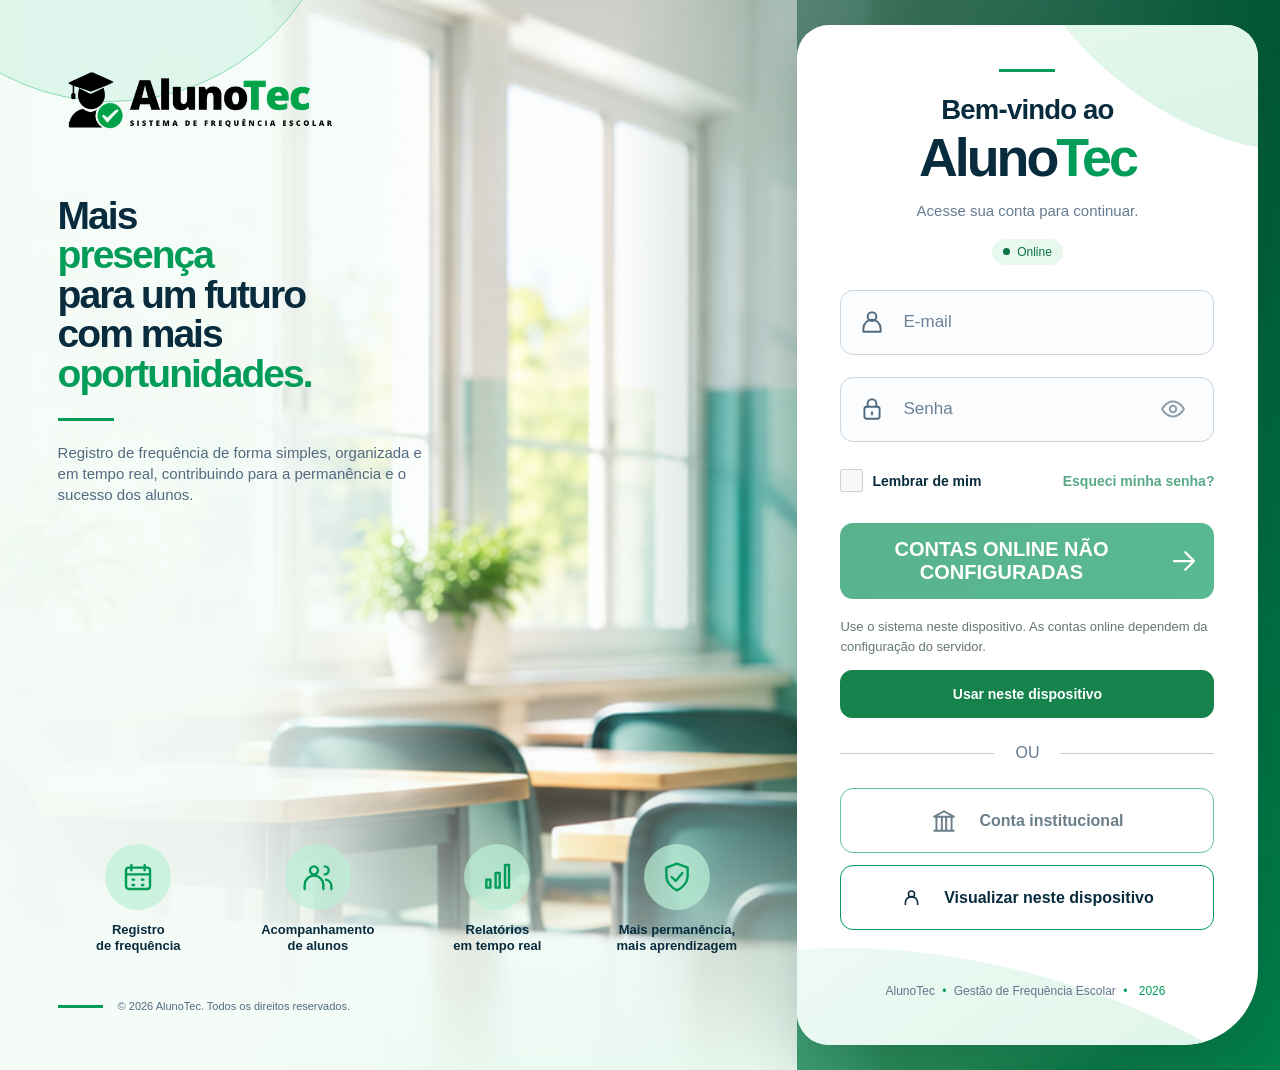
==== commit 59f58d9c: "upd_overpower" ====
--- a/AlunoTec/index.html
+++ b/AlunoTec/index.html
@@ -198,7 +198,7 @@
           <footer class="presentation-footer">
             <span class="footer-line" aria-hidden="true"></span>
 
-            <span> © 2026 AlunoTec. Todos os direitos reservados. </span>
+            <span> © <span data-current-year></span> AlunoTec. Todos os direitos reservados. </span>
           </footer>
         </div>
       </section>
@@ -386,7 +386,7 @@
 
             <span>•</span>
 
-            2026
+            <span data-current-year></span>
           </footer>
         </div>
       </section>
--- a/AlunoTec/shared/app-extra.css
+++ b/AlunoTec/shared/app-extra.css
@@ -55,20 +55,57 @@
   text-decoration: underline;
 }
 
-.at-dialog-close {
+.at-app-dialog .at-dialog-close {
   position: absolute;
   top: 14px;
   right: 16px;
   display: grid;
   place-items: center;
+  box-sizing: border-box;
   width: 32px;
   height: 32px;
+  min-width: 32px;
+  min-height: 32px;
+  margin: 0;
+  padding: 0;
   border: 0;
   border-radius: 50%;
   background: #f0f5ef;
   color: #657a69;
-  font-size: 23px;
+  font-size: 0;
+  line-height: 1;
   cursor: pointer;
+}
+
+.at-app-dialog .at-dialog-close::before,
+.at-app-dialog .at-dialog-close::after {
+  content: "";
+  position: absolute;
+  top: 50%;
+  left: 50%;
+  width: 14px;
+  height: 2px;
+  border-radius: 2px;
+  background: currentColor;
+  pointer-events: none;
+}
+
+.at-app-dialog .at-dialog-close::before {
+  transform: translate(-50%, -50%) rotate(45deg);
+}
+
+.at-app-dialog .at-dialog-close::after {
+  transform: translate(-50%, -50%) rotate(-45deg);
+}
+
+.at-app-dialog .at-dialog-close:hover {
+  background: #e3eee2;
+  color: #355b3d;
+}
+
+.at-app-dialog .at-dialog-close:focus-visible {
+  outline: 2px solid #317330;
+  outline-offset: 3px;
 }
 
 .at-mode-badge {
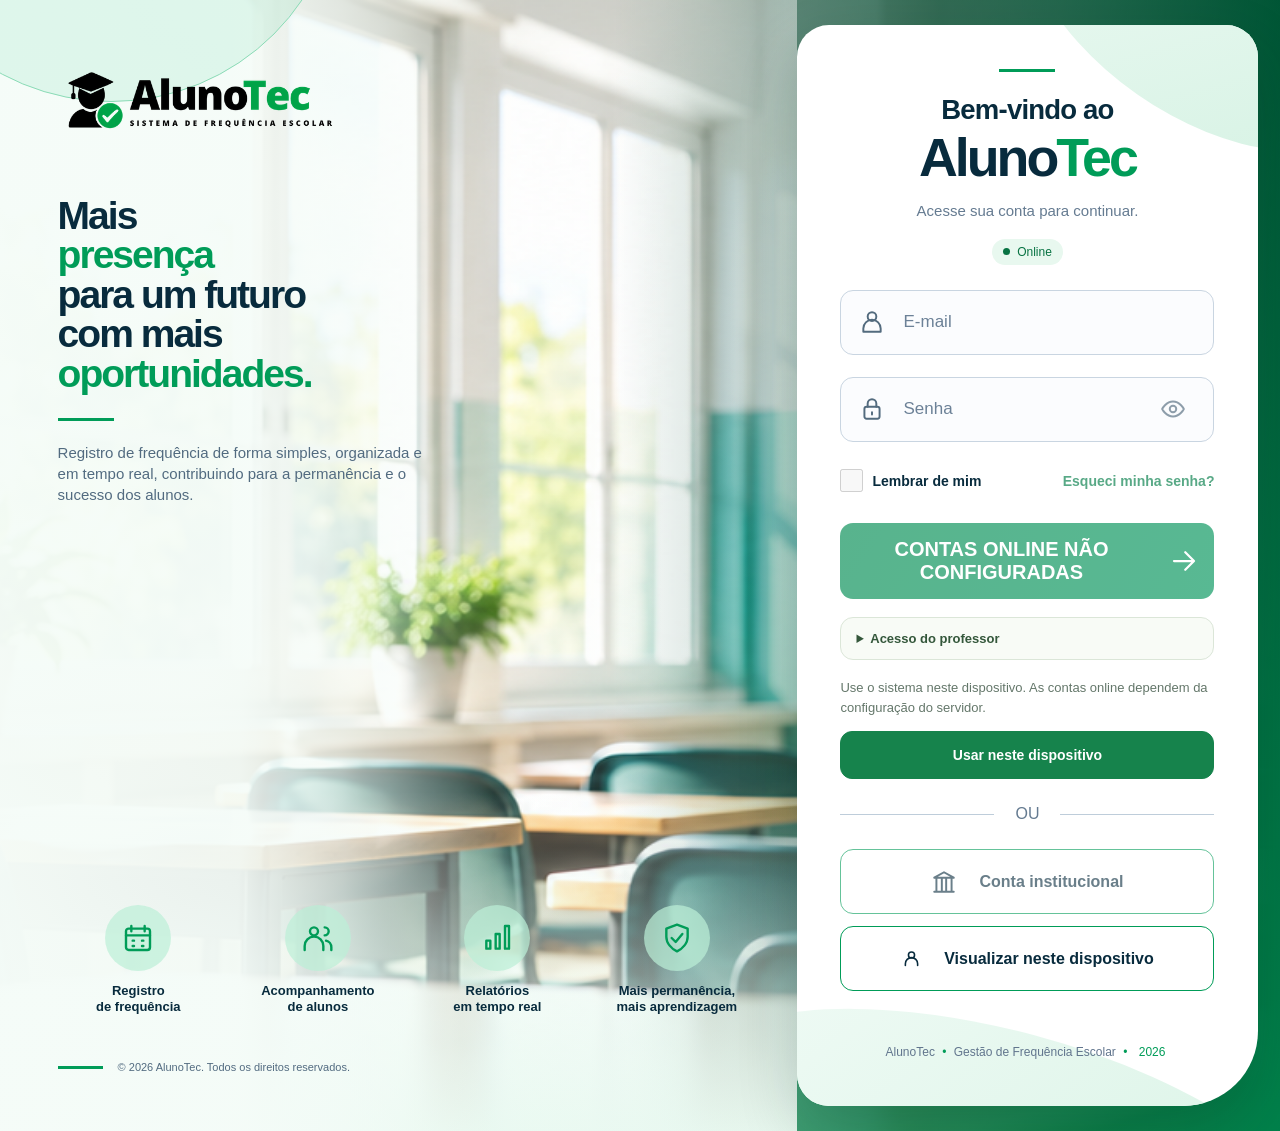
==== commit 40636956: "professor" ====
--- a/AlunoTec/index.html
+++ b/AlunoTec/index.html
@@ -18,7 +18,11 @@
 
     <link rel="stylesheet" href="login/login.css" />
     <script src="shared/access.js" defer></script>
+    <script src="shared/teacher-service-config.js" defer></script>
+    <script src="shared/teacher-service.js" defer></script>
     <script src="login/login.js" defer></script>
+    <script src="login/teacher-login.js" defer></script>
+    <link rel="stylesheet" href="login/teacher-login.css">
       <link rel="stylesheet" href="shared/app-extra.css">
   </head>
 
@@ -330,6 +334,15 @@
                Separa o login principal das opções institucional e convidado.
           ===================================================== -->
 
+          <details class="teacher-login-access">
+            <summary>Acesso do professor</summary>
+            <form id="teacherLoginForm">
+              <label for="teacherLoginCode">Código individual de 5 dígitos</label>
+              <div class="teacher-login-row"><input id="teacherLoginCode" type="password" inputmode="numeric" pattern="[0-9]{5}" minlength="5" maxlength="5" autocomplete="off" required placeholder="•••••"><button type="submit" id="teacherLoginSubmit">Entrar como professor</button></div>
+              <p id="teacherLoginNotice"></p><p id="teacherLoginError" role="alert" hidden></p>
+            </form>
+          </details>
+
           <div class="at-local-access">
             <p id="localAccessNotice" hidden>Use o sistema neste dispositivo. As contas online dependem da configuração do servidor.</p>
             <button type="button" id="localLogin">Usar neste dispositivo</button>
--- a/AlunoTec/login/teacher-login.css
+++ b/AlunoTec/login/teacher-login.css
@@ -0,0 +1,10 @@
+.teacher-login-access { margin:18px 0;border:1px solid #dbe6d8;border-radius:13px;background:#f8fbf6;padding:13px 15px;color:#34573b; }
+.teacher-login-access summary { cursor:pointer;font-size:13px;font-weight:650; }
+#teacherLoginForm { margin-top:14px; }
+#teacherLoginForm label { display:block;margin-bottom:8px;font-size:12px;font-weight:600; }
+.teacher-login-row { display:flex;gap:9px; }
+.teacher-login-row input { min-width:0;width:100px;flex:1;padding:11px 12px;background:#fff;border:1px solid #cfdccf;border-radius:9px;letter-spacing:5px;font-size:18px; }
+.teacher-login-row button { padding:11px 13px;border:0;border-radius:9px;background:#2b7437;color:#fff;font:inherit;font-size:12px;cursor:pointer; }
+.teacher-login-row button:disabled,.teacher-login-row input:disabled { opacity:.55;cursor:default; }
+#teacherLoginNotice { font-size:11px;line-height:1.6;color:#7b897d;margin:10px 0 0; }
+#teacherLoginError { font-size:12px;line-height:1.6;color:#ae4444;margin:10px 0 0; }
--- a/AlunoTec/shared/app-extra.css
+++ b/AlunoTec/shared/app-extra.css
@@ -180,3 +180,7 @@
   background: #f6faf4;
   white-space: pre-line;
 }
+/* Acesso às ferramentas existentes após a entrada Professores substituir Configurações. */
+.profile-dropdown .at-backup-menu-link { display:flex;align-items:center;gap:10px;padding:12px 14px;color:#34513e;font-size:12px;text-decoration:none;border-radius:9px; }
+.profile-dropdown .at-backup-menu-link:hover { background:#f0f7ec; }
+.profile-dropdown .at-backup-menu-link svg { width:19px;height:19px;flex:0 0 19px; }
